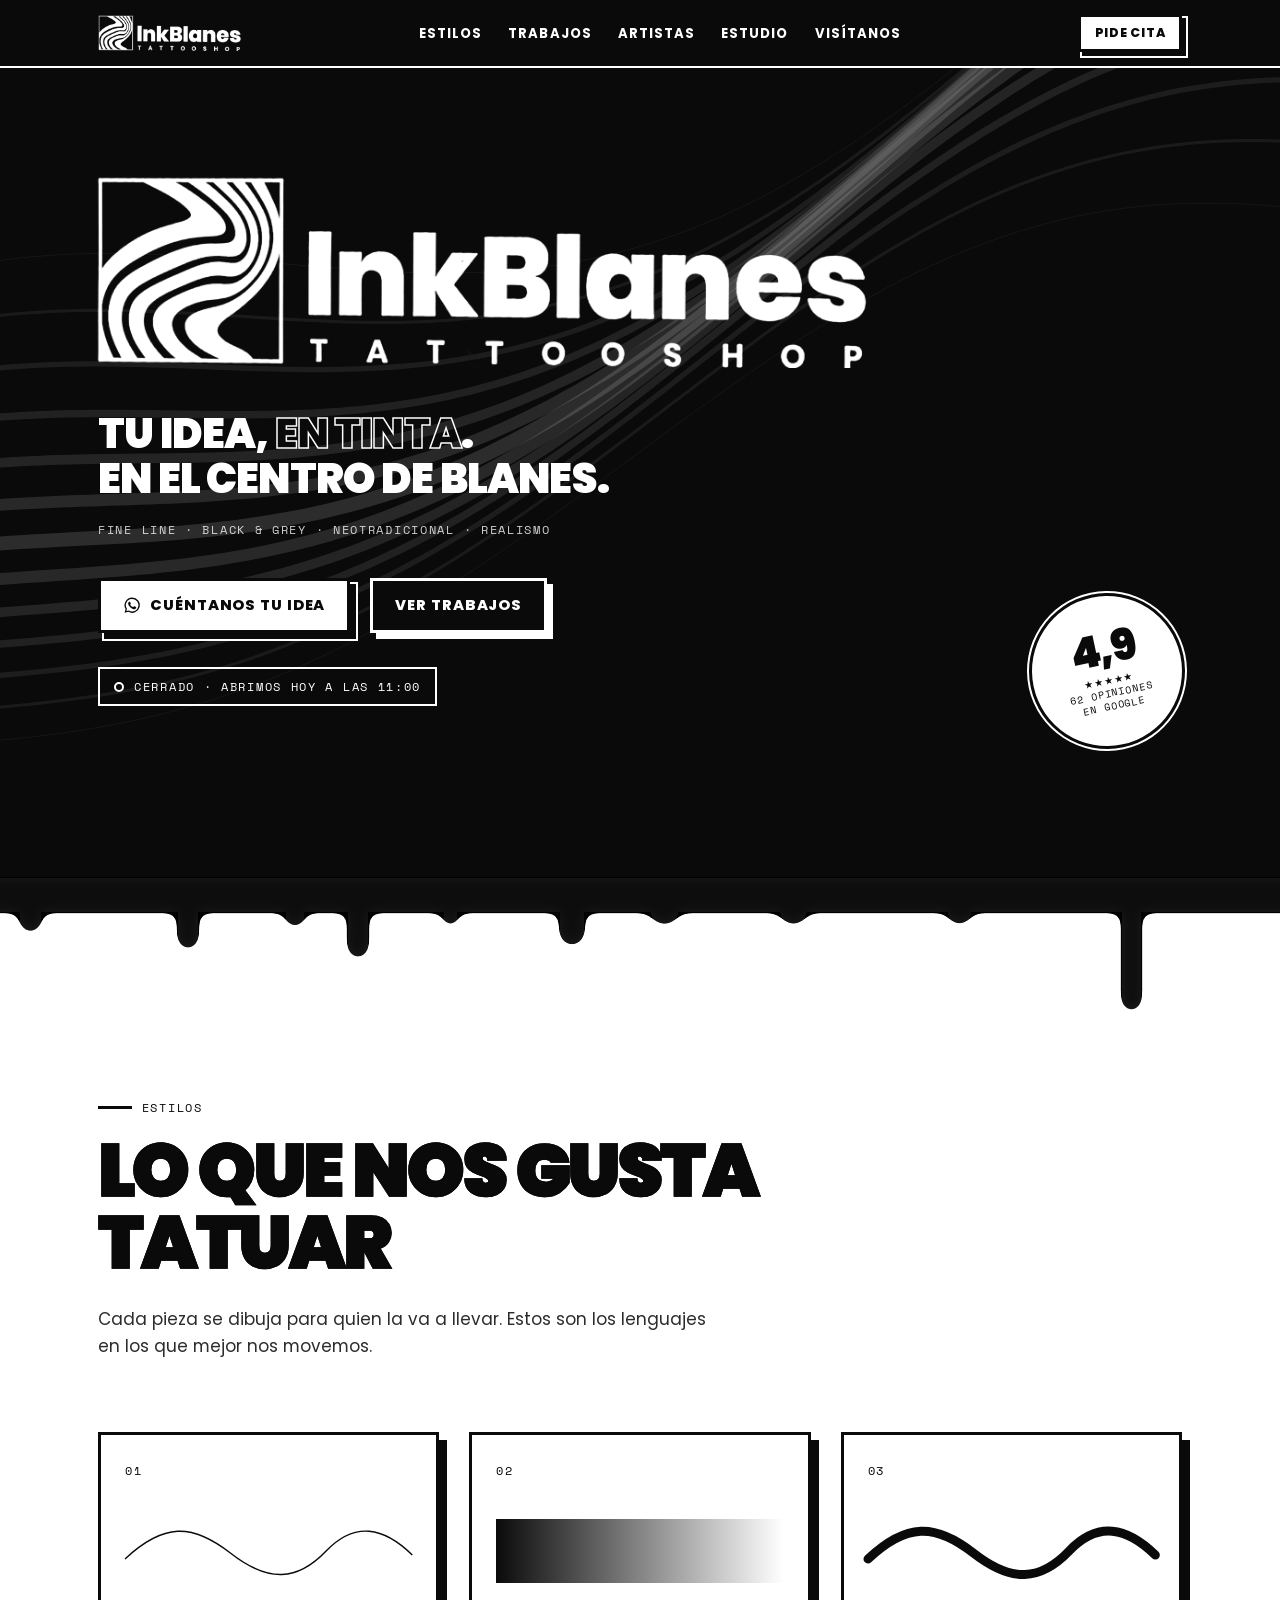
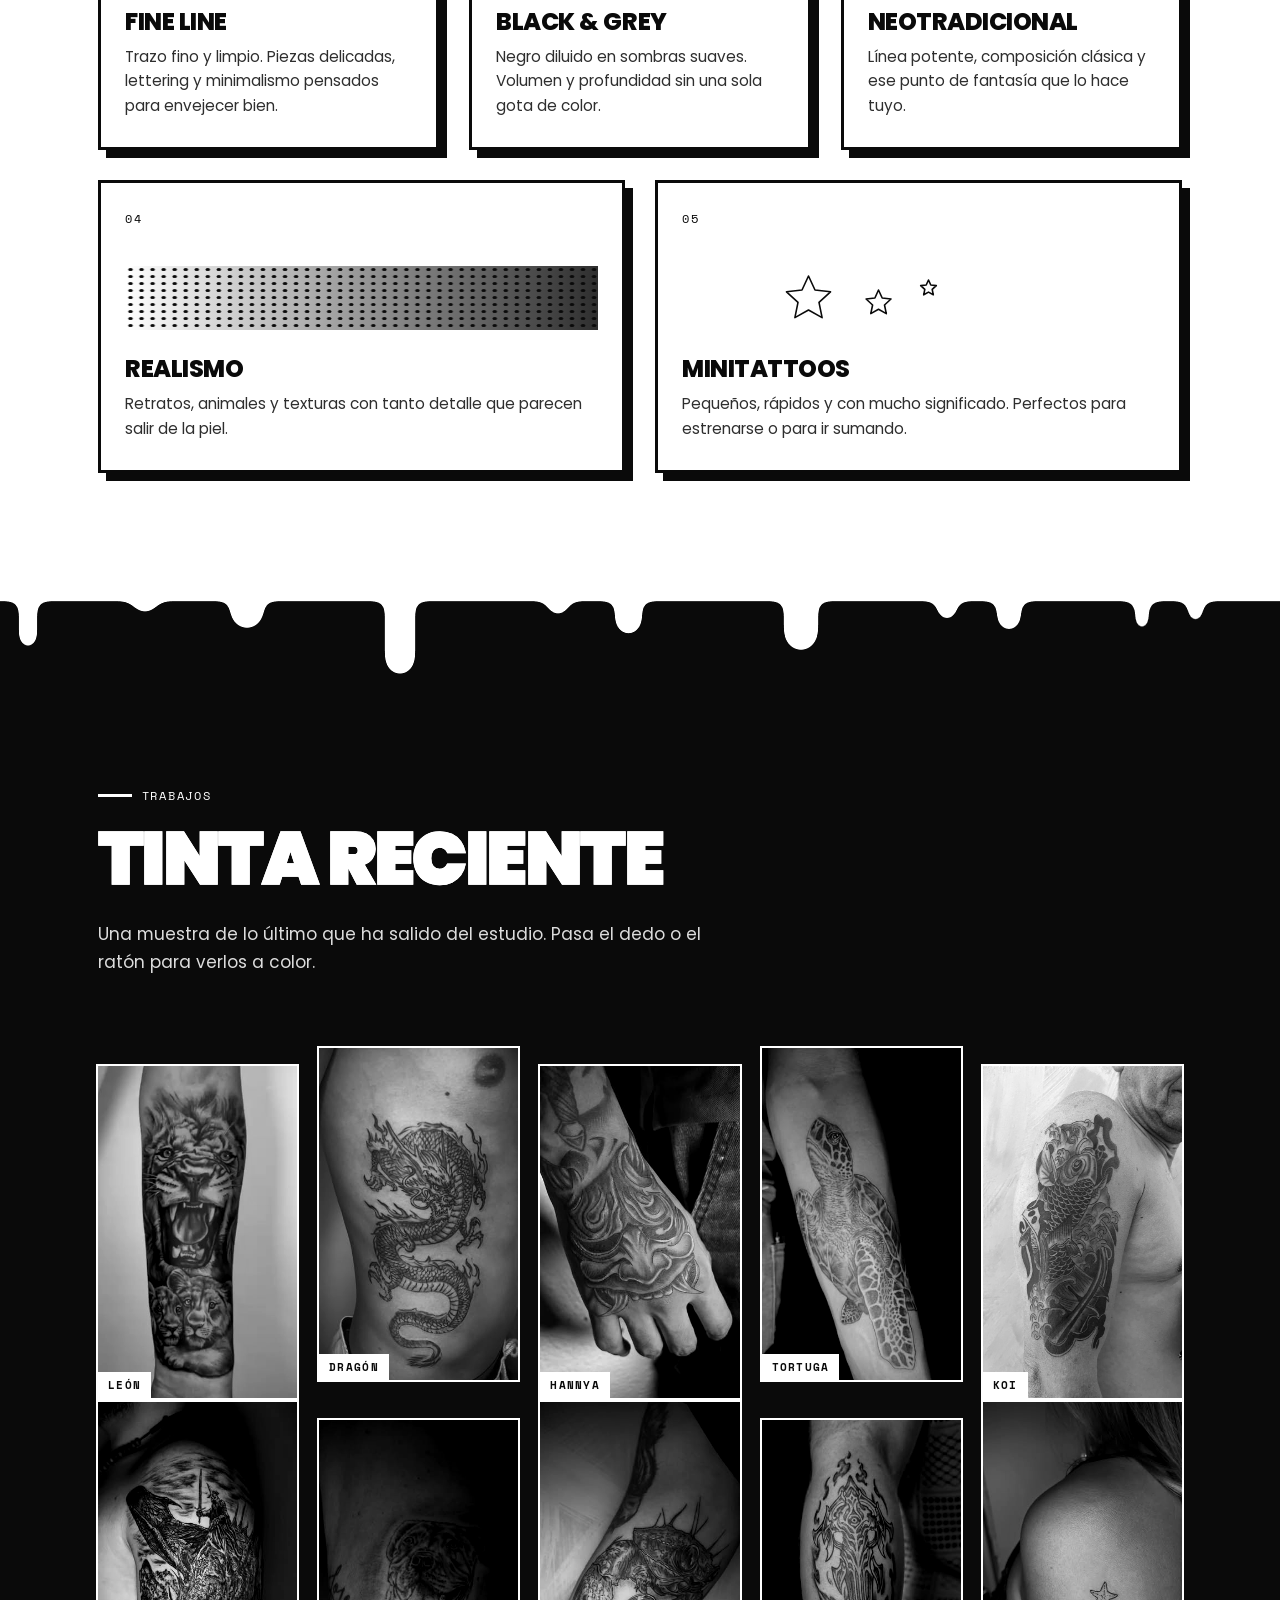
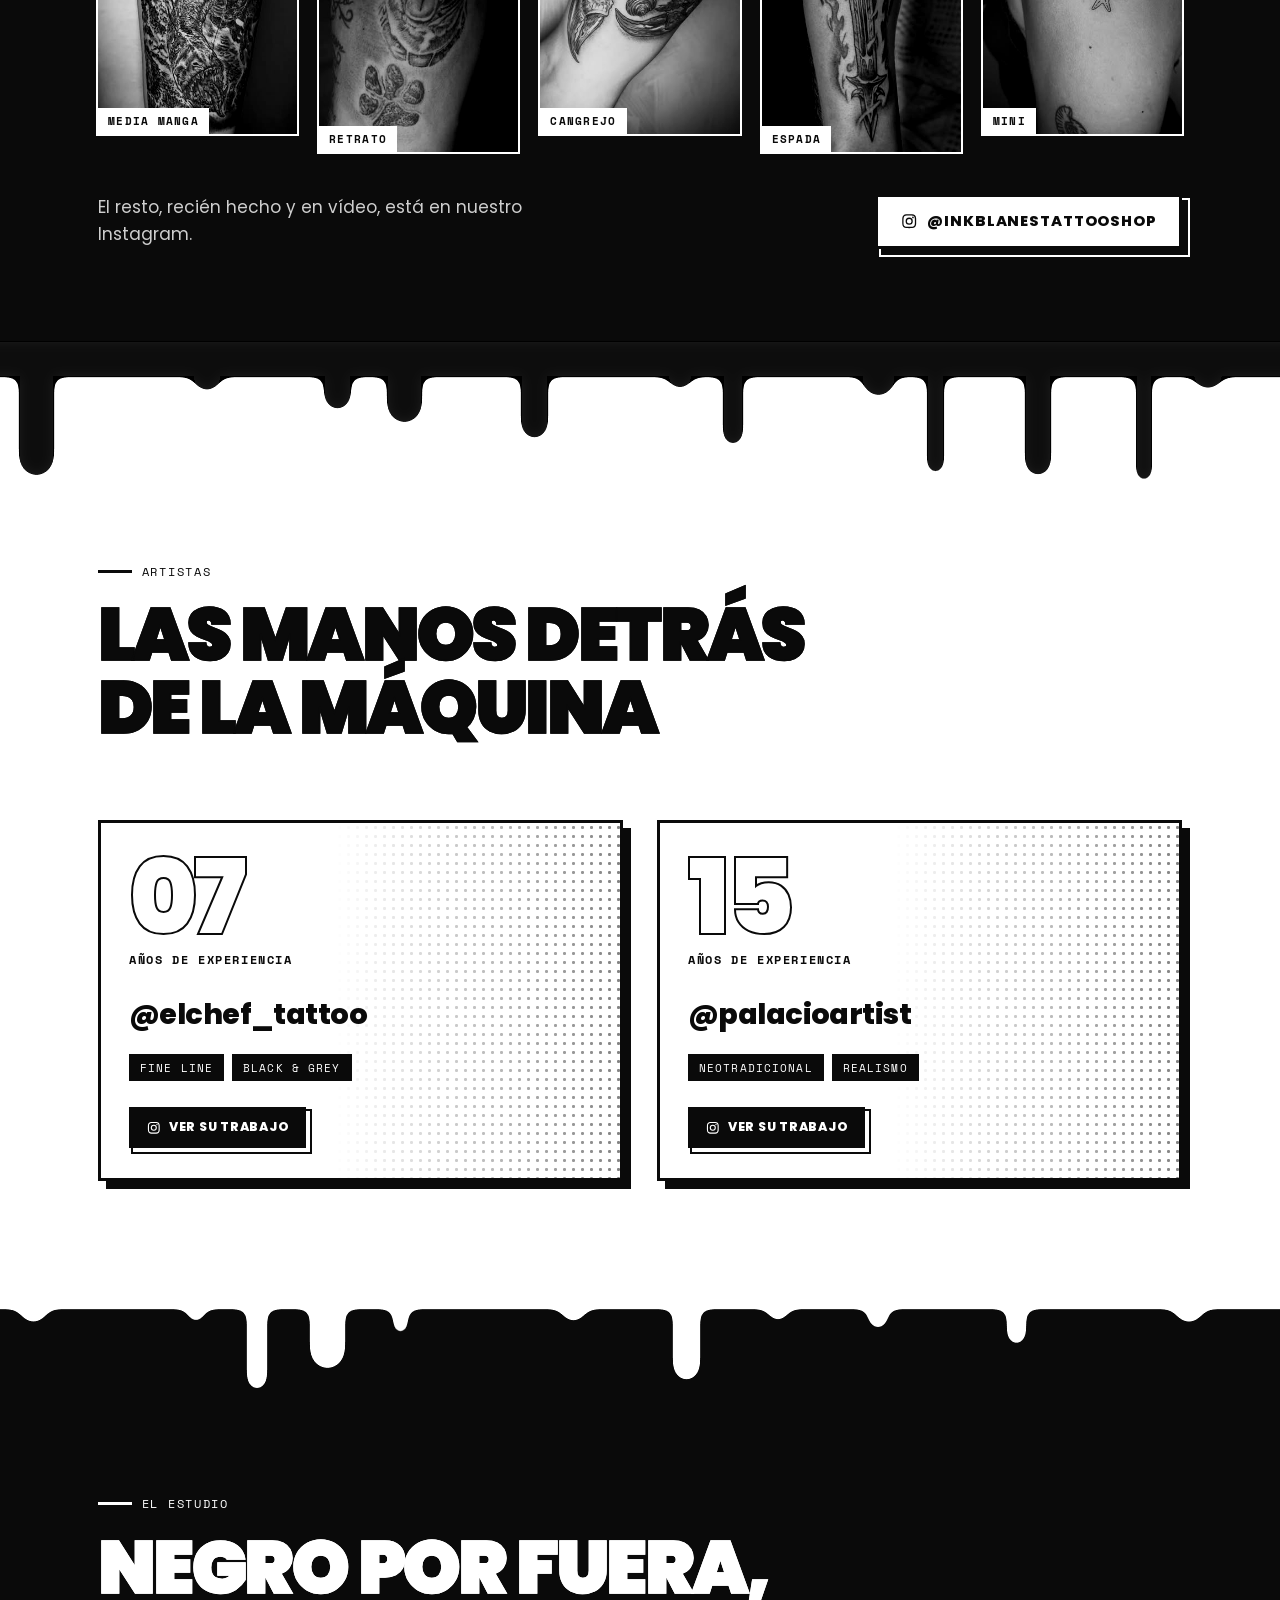
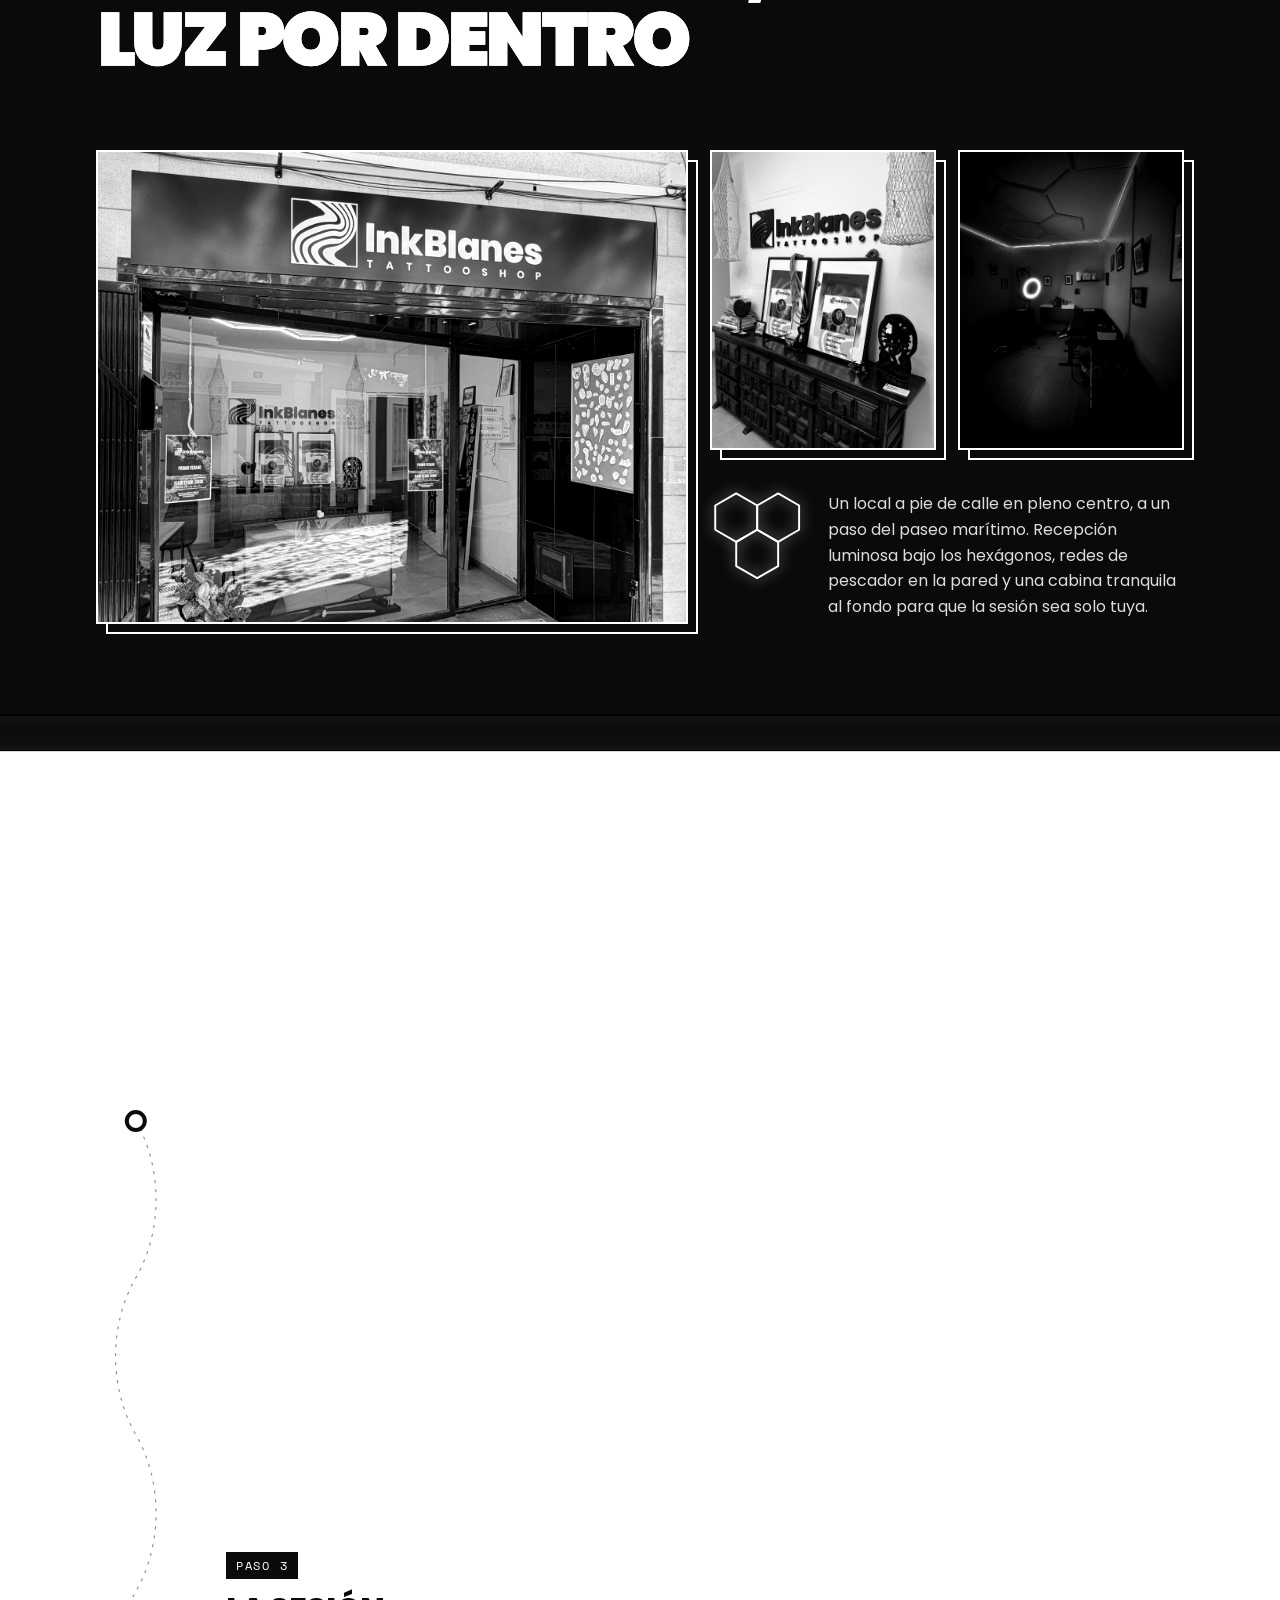
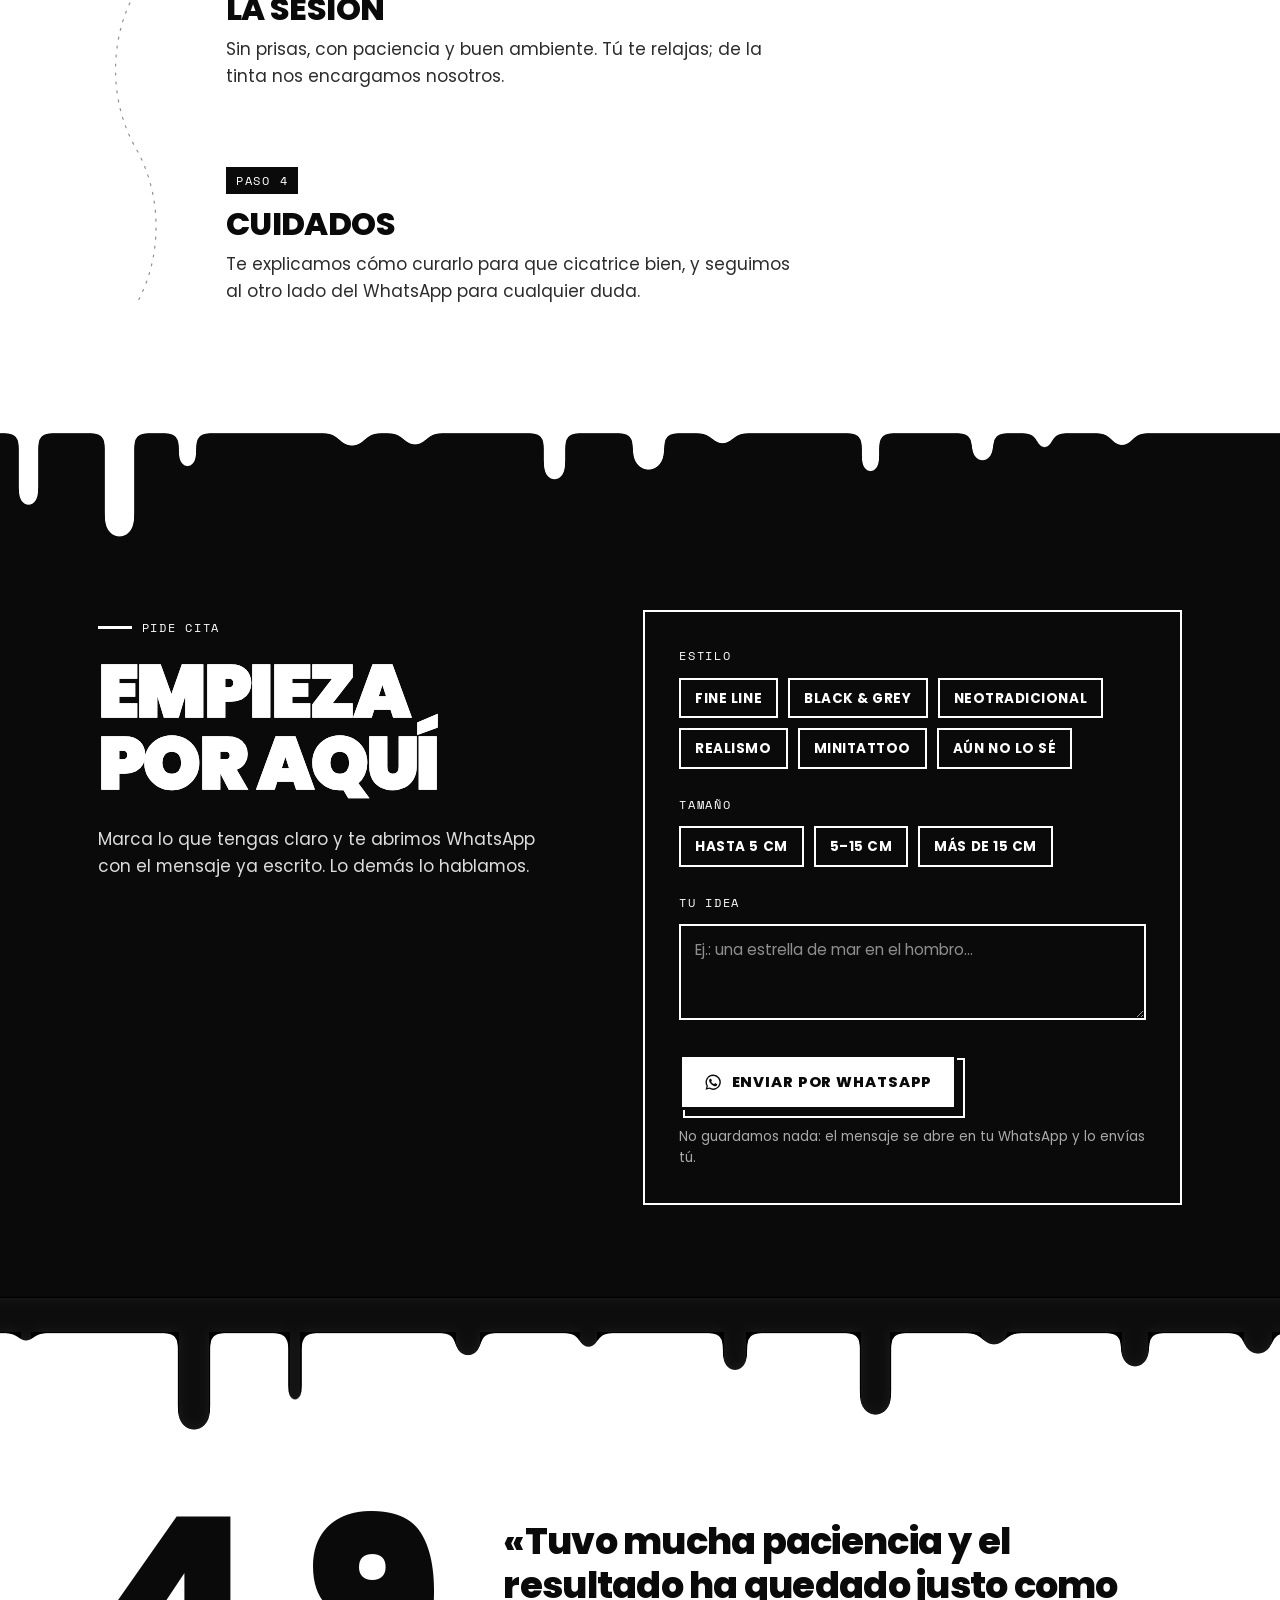
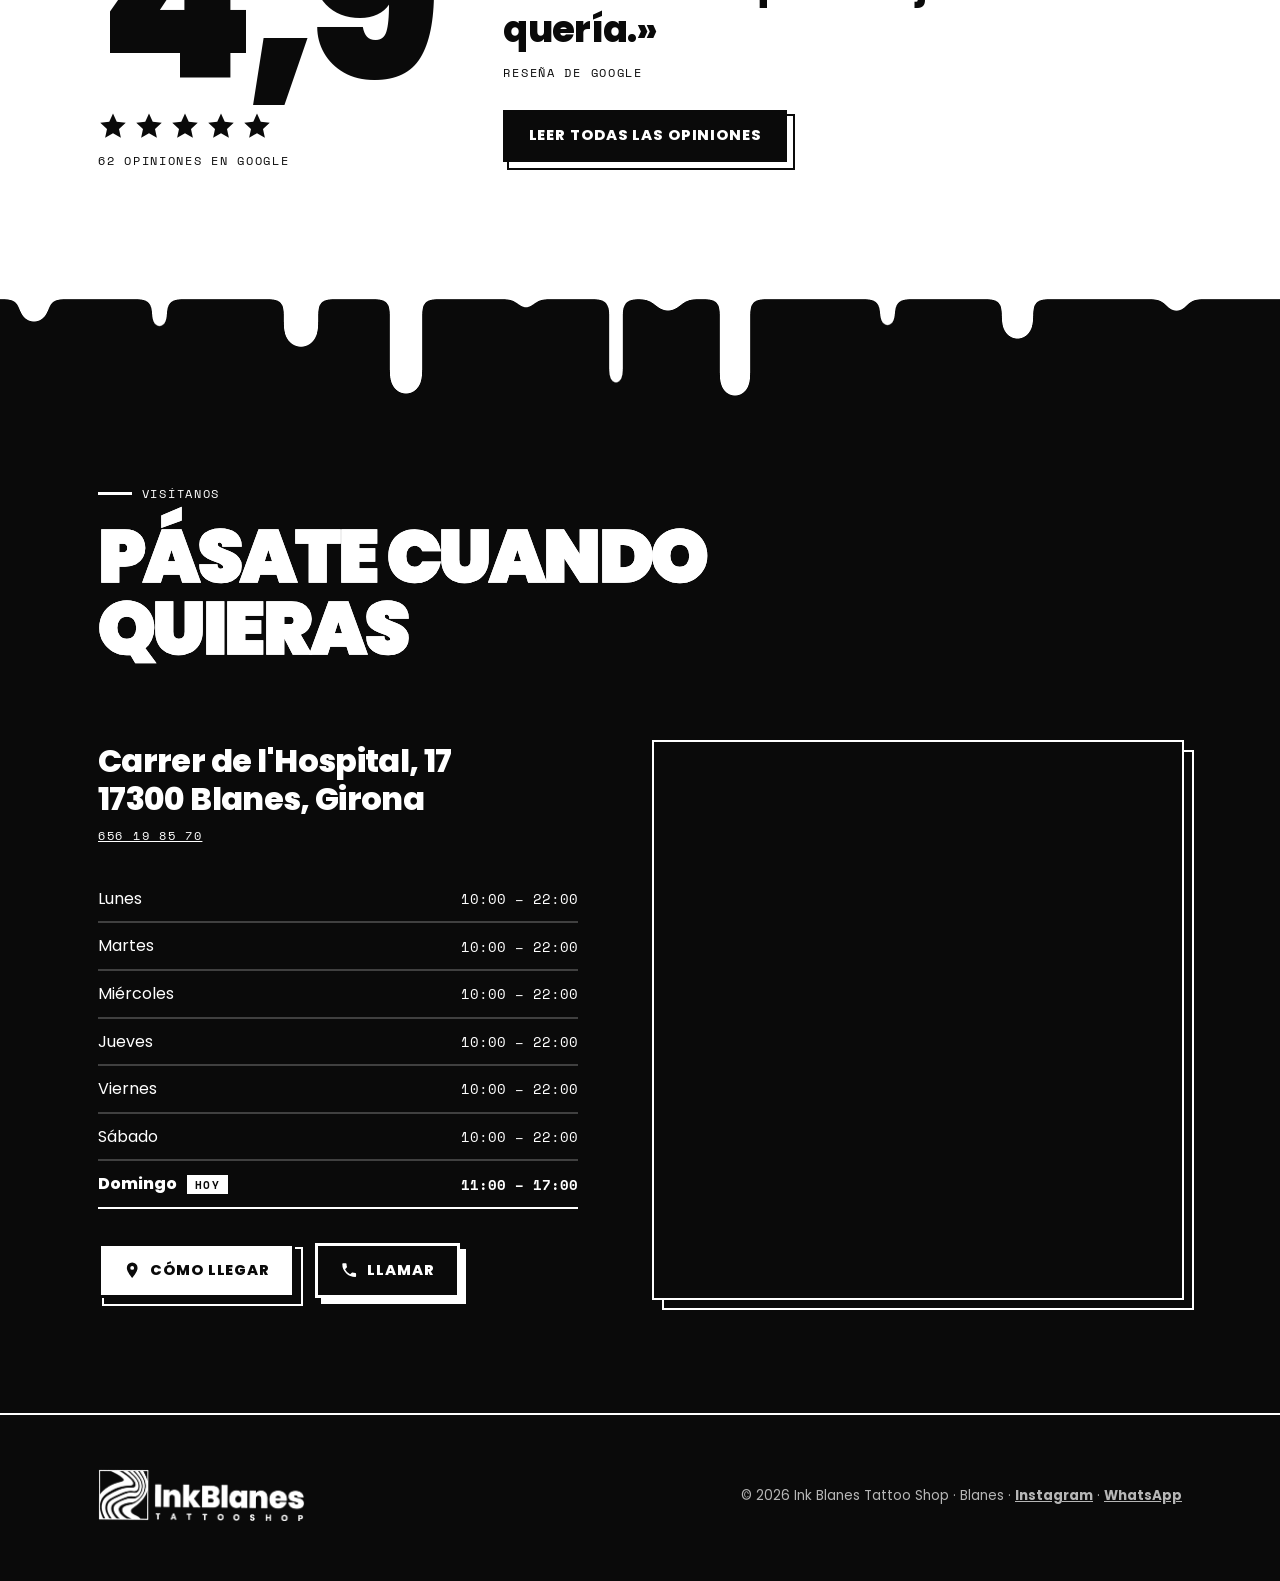
==== index.html @ bf88c06c "Actualización automática 2026-11-09 22:53" ====
<!DOCTYPE html>
<html lang="es">
<head>
<meta charset="utf-8">
<meta name="viewport" content="width=device-width, initial-scale=1">
<title>Ink Blanes Tattoo Shop · Estudio de tatuajes en Blanes</title>
<meta name="description" content="Estudio de tatuajes en el centro de Blanes. Fine line, black and grey, neotradicional y realismo. Carrer de l'Hospital, 17. Pide cita por WhatsApp.">
<meta property="og:title" content="Ink Blanes Tattoo Shop">
<meta property="og:description" content="Fine line · Black and grey · Neotradicional · Realismo. Carrer de l'Hospital, 17, Blanes.">
<meta property="og:image" content="img/fachada.jpg">
<meta name="theme-color" content="#0a0a0a">
<link rel="icon" href="img/favicon.png">
<link rel="apple-touch-icon" href="img/favicon.png">
<link rel="preconnect" href="https://fonts.googleapis.com">
<link rel="preconnect" href="https://fonts.gstatic.com" crossorigin>
<link href="https://fonts.googleapis.com/css2?family=Poppins:wght@400;500;700;800;900&family=Space+Mono:wght@400;700&display=swap" rel="stylesheet">
<style>
:root{
  --ink:#0a0a0a; --paper:#fff; --mid:#8d8d8d;
  --wrap:1180px; --pad:clamp(18px,4.5vw,48px);
  --sh:6px;
}
*,*::before,*::after{box-sizing:border-box}
html{scroll-behavior:smooth;scroll-padding-top:76px;-webkit-text-size-adjust:100%}
body{margin:0;font-family:Poppins,system-ui,sans-serif;font-size:17px;line-height:1.6;background:var(--ink);color:var(--paper);overflow-x:clip}
img{max-width:100%;height:auto;display:block}
a{color:inherit}
h1,h2,h3,p{margin:0}
.mono{font-family:"Space Mono",ui-monospace,monospace;font-size:.76rem;letter-spacing:.14em;text-transform:uppercase}
.wrap{max-width:var(--wrap);margin:0 auto;padding:0 var(--pad)}
.sr{position:absolute;width:1px;height:1px;overflow:hidden;clip:rect(0 0 0 0)}

/* ---------- superficies ---------- */
.dark{background:var(--ink);color:var(--paper);--fg:var(--paper);--bg:var(--ink)}
.light{background:var(--paper);color:var(--ink);--fg:var(--ink);--bg:var(--paper)}
section{position:relative;padding:clamp(120px,15vw,190px) 0 clamp(70px,9vw,120px)}

/* ---------- botones: pegatina con sombra dura + tinta que sube ---------- */
.btn{
  --b-bg:var(--paper);--b-fg:var(--ink);--b-fill:var(--ink);--b-fg-h:var(--paper);--b-bd:var(--ink);--b-bd-h:var(--ink);
  position:relative;display:inline-flex;align-items:center;gap:.6em;overflow:hidden;isolation:isolate;
  font:800 .92rem/1 Poppins,sans-serif;letter-spacing:.06em;text-transform:uppercase;text-decoration:none;
  padding:1.05em 1.5em;border:3px solid var(--b-bd);background:var(--b-bg);color:var(--b-fg);cursor:pointer;
  box-shadow:var(--sh) var(--sh) 0 0 var(--ink);
  transition:transform .16s ease,box-shadow .16s ease,color .25s ease .08s,border-color .25s ease;
}
.btn::before{
  content:"";position:absolute;z-index:-1;left:50%;top:100%;width:170%;aspect-ratio:1;border-radius:41%;
  background:var(--b-fill);transform:translate(-50%,0) rotate(0deg);
  transition:top .55s cubic-bezier(.3,.7,.2,1),transform .9s cubic-bezier(.3,.7,.2,1);
}
.btn:hover,.btn:focus-visible{transform:translate(3px,3px);color:var(--b-fg-h);border-color:var(--b-bd-h);box-shadow:3px 3px 0 0 var(--ink)}
.btn:hover::before,.btn:focus-visible::before{top:50%;transform:translate(-50%,-50%) rotate(150deg)}
.btn:active{transform:translate(var(--sh),var(--sh));box-shadow:0 0 0 0 var(--ink)!important}
.btn:focus-visible{outline:3px dashed var(--mid);outline-offset:6px}
.btn svg{width:1.25em;height:1.25em;flex:none}
/* sobre negro: botón blanco, contorno negro y sombra hueca blanca */
.dark .btn{--b-bd-h:var(--paper);box-shadow:var(--sh) var(--sh) 0 0 var(--ink),var(--sh) var(--sh) 0 2px var(--paper)}
.dark .btn:hover,.dark .btn:focus-visible{box-shadow:3px 3px 0 0 var(--ink),3px 3px 0 2px var(--paper)}
/* variante tinta (negra) para superficies blancas */
.btn--ink{--b-bg:var(--ink);--b-fg:var(--paper);--b-fill:var(--paper);--b-fg-h:var(--ink)}
.light .btn--ink{box-shadow:var(--sh) var(--sh) 0 0 var(--paper),var(--sh) var(--sh) 0 2px var(--ink)}
.light .btn--ink:hover,.light .btn--ink:focus-visible{box-shadow:3px 3px 0 0 var(--paper),3px 3px 0 2px var(--ink)}
.dark .btn--ink{--b-bd:var(--paper);--b-bd-h:var(--paper);box-shadow:var(--sh) var(--sh) 0 0 var(--paper)}
.dark .btn--ink:hover,.dark .btn--ink:focus-visible{box-shadow:3px 3px 0 0 var(--paper)}
.btn--sm{padding:.8em 1.1em;font-size:.78rem;--sh:4px}
.btns{display:flex;flex-wrap:wrap;gap:22px 20px}

/* ---------- goteo de tinta entre secciones ---------- */
.drips{position:absolute;left:0;right:0;top:-2px;height:150px;pointer-events:none;z-index:2}
.drips div{position:absolute;inset:0;filter:url(#goo)}
.drips b{position:absolute;left:-30px;right:-30px;top:-20px;height:34px;background:var(--dc)}
.drips span{position:absolute;top:0;width:var(--w);height:var(--h);background:var(--dc);border-radius:0 0 99px 99px;
  transform-origin:top;transform:scaleY(.08);transition:transform 1.6s cubic-bezier(.25,.8,.3,1) var(--d)}
.drips.in span{transform:scaleY(1)}
/* las gotas van fuera del filtro: solo transform/opacity */
.drips i{position:absolute;width:var(--w);height:var(--w);margin-top:calc(var(--w) * -1);border-radius:50%;background:var(--dc);opacity:0;will-change:transform,opacity}
.drips.live i{animation:gota 6s cubic-bezier(.6,0,.9,.5) var(--gd) infinite}
@keyframes gota{0%{transform:translateY(-4px) scale(.5);opacity:0}6%{opacity:1}22%{transform:translateY(2px) scale(.8);opacity:1}55%{transform:translateY(90px) scale(.75);opacity:1}62%,100%{transform:translateY(112px) scale(.25);opacity:0}}
.light>.drips{--dc:var(--ink)} .dark>.drips{--dc:var(--paper)}

/* ---------- títulos: del stencil al relleno ---------- */
.kicker{display:inline-flex;align-items:center;gap:.8em;margin-bottom:18px}
.kicker::before{content:"";width:34px;height:3px;background:currentColor}
.h2{font-weight:900;font-size:clamp(2.3rem,6.4vw,4.6rem);line-height:.98;letter-spacing:-.035em;text-transform:uppercase;
  color:transparent;-webkit-text-stroke:1.5px var(--fg);
  background:linear-gradient(var(--fg),var(--fg)) no-repeat 0 0/0% 100%;-webkit-background-clip:text;background-clip:text;
  transition:background-size 1.3s cubic-bezier(.5,0,.2,1) .15s;max-width:15ch;padding:.2em .05em .06em 0;margin-top:-.2em}
.in .h2,.h2.in{background-size:100% 100%}
.lead{max-width:56ch;margin-top:22px;font-size:1.06rem;opacity:.86}
.head{margin-bottom:clamp(40px,6vw,72px)}
.rv{opacity:0;transform:translateY(26px);transition:opacity .7s ease,transform .7s cubic-bezier(.2,.7,.2,1);transition-delay:var(--rd,0s)}
.rv.in{opacity:1;transform:none}

/* ---------- cabecera ---------- */
.top{position:fixed;inset:0 0 auto 0;z-index:50;background:var(--ink);border-bottom:2px solid var(--paper)}
.top .wrap{display:flex;align-items:center;justify-content:space-between;height:66px;gap:20px}
.top .logo img{height:36px;width:auto}
.nav{display:flex;gap:26px;font-weight:700;font-size:.82rem;letter-spacing:.08em;text-transform:uppercase}
.nav a{text-decoration:none;position:relative;padding:6px 0}
.nav a::after{content:"";position:absolute;left:0;right:0;bottom:0;height:3px;background:var(--paper);transform:scaleX(0);transform-origin:left;transition:transform .3s}
.nav a:hover::after{transform:scaleX(1)}

/* ---------- hero ---------- */
.hero{min-height:100svh;display:flex;align-items:center;padding:110px 0 130px;overflow:hidden}
.hero canvas{position:absolute;inset:0;width:100%;height:100%}
.hero .wrap{position:relative;width:100%}
.hero-logo{width:min(780px,100%);height:auto;margin-left:-.4%}
.hero h1{font-weight:900;font-size:clamp(1.5rem,3.6vw,2.6rem);line-height:1.08;letter-spacing:-.02em;text-transform:uppercase;margin-top:clamp(28px,4vw,44px);max-width:20ch}
.hero h1 em{font-style:normal;color:transparent;-webkit-text-stroke:1.5px var(--paper)}
.hero .styles{margin:18px 0 38px;opacity:.8}
.estado{display:inline-flex;align-items:center;gap:10px;margin-top:34px;padding:8px 14px;border:2px solid var(--paper)}
.estado u{width:10px;height:10px;border-radius:50%;background:var(--paper);text-decoration:none}
.estado.cerrado u{background:transparent;border:2px solid var(--paper)}
.estado.abierto u{animation:lat 1.8s ease-in-out infinite}
@keyframes lat{50%{transform:scale(.45)}}
.sello{position:absolute;right:var(--pad);bottom:-40px;width:150px;height:150px;transform:rotate(-12deg);background:var(--paper);color:var(--ink);border-radius:50%;
  display:grid;place-items:center;text-align:center;text-decoration:none;box-shadow:0 0 0 3px var(--ink),0 0 0 5px var(--paper);transition:transform .4s cubic-bezier(.3,1.6,.5,1)}
.sello:hover{transform:rotate(4deg) scale(1.06)}
.sello strong{display:block;font-weight:900;font-size:2.7rem;line-height:1;letter-spacing:-.04em}
.sello span{display:block;font-family:"Space Mono",monospace;font-size:.62rem;letter-spacing:.1em;text-transform:uppercase;line-height:1.35;margin-top:2px}

/* ---------- estilos ---------- */
.cards{display:grid;grid-template-columns:repeat(6,1fr);gap:30px}
.card{grid-column:span 2;position:relative;border:3px solid var(--ink);background:var(--paper);padding:26px 24px 28px;box-shadow:8px 8px 0 var(--ink);overflow:hidden;isolation:isolate;
  transition:transform .2s,box-shadow .2s,color .3s .1s}
.card:nth-child(4),.card:nth-child(5){grid-column:span 3}
.card::before{content:"";position:absolute;z-index:-1;left:50%;top:100%;width:190%;aspect-ratio:1;border-radius:43%;background:var(--ink);transform:translate(-50%,0);transition:top .7s cubic-bezier(.3,.7,.2,1),transform 1.1s}
.card:hover{transform:translate(4px,4px);box-shadow:4px 4px 0 var(--ink);color:var(--paper)}
.card:hover::before{top:50%;transform:translate(-50%,-50%) rotate(120deg)}
.card .n{display:block;margin-bottom:38px}
.card svg{display:block;width:100%;height:64px;margin-bottom:26px;overflow:visible}
.card svg *{transition:stroke .3s .1s,fill .3s .1s}
.card h3{font-weight:800;font-size:1.5rem;letter-spacing:-.02em;text-transform:uppercase;line-height:1.1}
.card p{margin-top:10px;font-size:.96rem;opacity:.85}

/* ---------- trabajos ---------- */
.flash{display:grid;grid-template-columns:repeat(5,1fr);gap:22px}
.flash figure{margin:0;position:relative;background:#151515;box-shadow:0 0 0 2px var(--paper);overflow:hidden}
.flash img{width:100%;aspect-ratio:9/15;object-fit:cover;filter:grayscale(1) contrast(1.12);transition:filter .5s,transform .7s cubic-bezier(.2,.7,.2,1)}
.flash figure:hover img{filter:none;transform:scale(1.05)}
.flash figcaption{position:absolute;left:0;bottom:0;background:var(--paper);color:var(--ink);padding:5px 10px 4px;font-family:"Space Mono",monospace;font-size:.66rem;letter-spacing:.12em;text-transform:uppercase;font-weight:700}
.flash figure:nth-child(odd){transform:translateY(18px)}
.after{margin-top:60px;display:flex;flex-wrap:wrap;align-items:center;justify-content:space-between;gap:24px}
.after p{max-width:44ch;opacity:.8}

/* ---------- artistas ---------- */
.artists{display:grid;grid-template-columns:1fr 1fr;gap:34px}
.artist{position:relative;border:3px solid var(--ink);padding:30px 28px 30px;box-shadow:8px 8px 0 var(--ink);background:var(--paper)}
.artist .dots{position:absolute;right:0;top:0;width:55%;height:100%;background-image:radial-gradient(var(--ink) 1.3px,transparent 1.7px);background-size:9px 9px;
  -webkit-mask-image:linear-gradient(to left,#000,transparent);mask-image:linear-gradient(to left,#000,transparent);opacity:.5;pointer-events:none}
.artist .yrs{font-weight:900;font-size:clamp(4rem,9vw,6.6rem);line-height:.85;letter-spacing:-.05em;color:transparent;-webkit-text-stroke:2px var(--ink)}
.artist .yrs small{display:block;font-family:"Space Mono",monospace;font-size:.72rem;letter-spacing:.14em;color:var(--ink);-webkit-text-stroke:0;font-weight:700;margin-top:12px;text-transform:uppercase}
.artist h3{font-weight:800;font-size:clamp(1.3rem,2.6vw,1.8rem);letter-spacing:-.02em;margin:26px 0 12px;word-break:break-word}
.tags{display:flex;flex-wrap:wrap;gap:8px;margin-bottom:26px;padding:0;list-style:none}
.tags li{background:var(--ink);color:var(--paper);padding:5px 11px 4px;font-family:"Space Mono",monospace;font-size:.7rem;letter-spacing:.1em;text-transform:uppercase}
.artist>*{position:relative}

/* ---------- estudio ---------- */
.studio{display:grid;grid-template-columns:1.25fr 1fr;gap:26px;align-items:start}
.studio figure{margin:0;position:relative;box-shadow:0 0 0 2px var(--paper),10px 10px 0 0 var(--ink),10px 10px 0 2px var(--paper)}
.studio img{width:100%;height:100%;object-fit:cover;filter:grayscale(1) contrast(1.08);transition:filter .6s}
.studio figure:hover img{filter:none}
.studio .big{grid-row:span 2;aspect-ratio:5/4}
.studio .col{display:grid;grid-template-columns:1fr 1fr;gap:26px}
.studio .col figure{aspect-ratio:3/4}
.studio .txt{display:flex;gap:24px;align-items:flex-start;margin-top:14px}
.studio .txt .lead{font-size:1rem}
.hex{width:92px;flex:none;filter:drop-shadow(0 0 7px rgba(255,255,255,.75))}
.hex polygon{fill:none;stroke:var(--paper);stroke-width:4;stroke-linejoin:round}

/* ---------- proceso ---------- */
.steps{position:relative;padding-left:clamp(64px,10vw,130px);display:grid;gap:clamp(44px,6vw,76px);max-width:820px}
.needle{position:absolute;left:0;top:0;height:100%;width:clamp(56px,8vw,90px);overflow:visible}
.needle path{fill:none;stroke-linecap:round}
.needle .ghost{stroke:var(--ink);stroke-width:1.2;stroke-dasharray:2 7;opacity:.45}
.needle .line{stroke:var(--ink);stroke-width:5}
.needle circle{fill:var(--paper);stroke:var(--ink);stroke-width:4}
.step .n{display:inline-block;background:var(--ink);color:var(--paper);padding:4px 10px 3px;margin-bottom:12px}
.step h3{font-weight:800;font-size:clamp(1.4rem,3vw,2rem);text-transform:uppercase;letter-spacing:-.02em;line-height:1.1}
.step p{margin-top:10px;max-width:52ch;opacity:.86}

/* ---------- cita ---------- */
.cita{display:grid;grid-template-columns:1fr 1.15fr;gap:clamp(34px,6vw,80px);align-items:start}
.form{border:2px solid var(--paper);padding:clamp(20px,3vw,34px)}
.form fieldset{border:0;padding:0;margin:0 0 26px}
.form legend{padding:0;margin-bottom:12px}
.chips{display:flex;flex-wrap:wrap;gap:10px}
.chips label{cursor:pointer}
.chips input{position:absolute;opacity:0;pointer-events:none}
.chips span{display:block;padding:8px 14px 7px;border:2px solid var(--paper);font-weight:700;font-size:.84rem;text-transform:uppercase;letter-spacing:.04em;transition:background .2s,color .2s,transform .15s,box-shadow .15s}
.chips label:hover span{transform:translate(-2px,-2px);box-shadow:3px 3px 0 var(--paper)}
.chips input:checked+span{background:var(--paper);color:var(--ink)}
.chips input:focus-visible+span{outline:3px dashed var(--mid);outline-offset:3px}
.form textarea{width:100%;min-height:96px;resize:vertical;background:transparent;border:2px solid var(--paper);color:var(--paper);font:inherit;font-size:.96rem;padding:12px 14px;border-radius:0}
.form textarea::placeholder{color:#8f8f8f}
.form textarea:focus{outline:0;box-shadow:5px 5px 0 var(--paper)}
.form .note{margin-top:16px;font-size:.84rem;opacity:.65}

/* ---------- opiniones ---------- */
.rating{display:grid;grid-template-columns:auto 1fr;gap:clamp(28px,6vw,80px);align-items:center}
.score{font-weight:900;font-size:clamp(6.5rem,19vw,14rem);line-height:.8;letter-spacing:-.06em}
.stars{display:flex;gap:6px;margin:22px 0 10px}
.stars svg{width:30px;height:30px;fill:var(--ink)}
blockquote{margin:0 0 30px;font-weight:800;font-size:clamp(1.35rem,3.2vw,2.3rem);line-height:1.2;letter-spacing:-.02em}
blockquote footer{margin-top:14px;font-weight:400}

/* ---------- visita ---------- */
.visit{display:grid;grid-template-columns:1fr 1.1fr;gap:clamp(34px,6vw,80px)}
.hours{width:100%;border-collapse:collapse;margin:8px 0 34px;font-size:1rem}
.hours td{padding:10px 0;border-bottom:2px solid rgba(255,255,255,.22)}
.hours td:last-child{text-align:right;font-family:"Space Mono",monospace;font-size:.9rem}
.hours tr.hoy td{font-weight:800;border-bottom-color:var(--paper)}
.hours tr.hoy td:first-child::after{content:"hoy";margin-left:10px;background:var(--paper);color:var(--ink);padding:2px 8px 1px;font-family:"Space Mono",monospace;font-size:.66rem;letter-spacing:.12em;text-transform:uppercase}
.addr{font-weight:800;font-size:clamp(1.4rem,3vw,2rem);line-height:1.2;letter-spacing:-.02em;margin-bottom:8px}
.map{position:relative;min-height:440px;box-shadow:0 0 0 2px var(--paper),10px 10px 0 0 var(--ink),10px 10px 0 2px var(--paper)}
.map iframe{position:absolute;inset:0;width:100%;height:100%;border:0;filter:grayscale(1) contrast(1.15)}

footer.end{padding:54px 0 60px;border-top:2px solid var(--paper)}
footer.end .wrap{display:flex;flex-wrap:wrap;align-items:center;justify-content:space-between;gap:26px}
footer.end img{height:52px;width:auto}
footer.end p{font-size:.84rem;opacity:.7}
footer.end a{font-weight:700}

/* ---------- barra inferior móvil ---------- */
.dock{display:none}

@media (max-width:900px){
  .nav{display:none}
  .cards{grid-template-columns:1fr 1fr;gap:24px}
  .card,.card:nth-child(4),.card:nth-child(5){grid-column:span 1}
  .card:nth-child(5){grid-column:1/-1}
  .flash{display:flex;overflow-x:auto;scroll-snap-type:x mandatory;gap:16px;margin:0 calc(var(--pad)*-1);padding:6px var(--pad) 26px;scrollbar-width:none}
  .flash::-webkit-scrollbar{display:none}
  .flash figure{flex:0 0 58vw;max-width:270px;scroll-snap-align:center}
  .flash figure:nth-child(odd){transform:none}
  .flash img{filter:grayscale(1) contrast(1.12)}
  .artists,.studio,.cita,.visit,.rating{grid-template-columns:1fr}
  .studio .big{grid-row:auto}
  .map{min-height:340px}
  .sello{width:118px;height:118px;bottom:-146px}
  .sello strong{font-size:2.1rem}.sello span{font-size:.52rem}
  .hero{padding-bottom:210px}
  body{padding-bottom:62px}
  .dock{display:grid;grid-template-columns:1.5fr 1fr 1fr;position:fixed;inset:auto 0 0 0;z-index:60;background:var(--ink);border-top:2px solid var(--paper)}
  .dock a{display:flex;align-items:center;justify-content:center;gap:8px;height:60px;font-weight:800;font-size:.76rem;letter-spacing:.07em;text-transform:uppercase;text-decoration:none;color:var(--paper)}
  .dock a+a{border-left:2px solid var(--paper)}
  .dock a:first-child{background:var(--paper);color:var(--ink)}
  .dock svg{width:18px;height:18px}
}
@media (max-width:520px){
  body{font-size:16px}
  .cards{grid-template-columns:1fr}
  .top .logo img{height:30px}
  .studio .txt{flex-direction:column;align-items:flex-start}
}
@media (prefers-reduced-motion:reduce){
  html{scroll-behavior:auto}
  *,*::before,*::after{animation:none!important;transition-duration:.01s!important;transition-delay:0s!important}
}
</style>
</head>
<body>

<svg width="0" height="0" style="position:absolute" aria-hidden="true">
  <filter id="goo"><feGaussianBlur in="SourceGraphic" stdDeviation="7"/><feColorMatrix values="1 0 0 0 0  0 1 0 0 0  0 0 1 0 0  0 0 0 22 -9"/></filter>
  <symbol id="i-wa" viewBox="0 0 24 24"><path fill="currentColor" d="M12 2a10 10 0 0 0-8.6 15.1L2 22l5-1.3A10 10 0 1 0 12 2Zm0 18.2c-1.5 0-3-.4-4.300-1.200l-.3-.2-3 .8.8-2.900-.2-.3A8.200 8.200 0 1 1 12 20.200Zm4.500-6.100c-.2-.1-1.500-.7-1.700-.8s-.4-.1-.6.100-.6.800-.8 1-.3.200-.5.100a6.700 6.700 0 0 1-3.400-2.900c-.3-.4.300-.4.700-1.400.1-.2 0-.3 0-.500l-.8-1.800c-.2-.5-.4-.4-.6-.4h-.5a1 1 0 0 0-.7.300 2.900 2.900 0 0 0-.9 2.200 5 5 0 0 0 1.100 2.700 11.500 11.500 0 0 0 4.400 3.900c1.600.7 2.300.8 3.100.6a2.600 2.600 0 0 0 1.700-1.200 2.100 2.100 0 0 0 .2-1.200c-.1-.1-.3-.2-.5-.3Z"/></symbol>
  <symbol id="i-pin" viewBox="0 0 24 24"><path fill="currentColor" d="M12 2a7 7 0 0 0-7 7c0 5 7 13 7 13s7-8 7-13a7 7 0 0 0-7-7Zm0 9.500A2.500 2.500 0 1 1 12 6.500a2.500 2.500 0 0 1 0 5Z"/></symbol>
  <symbol id="i-tel" viewBox="0 0 24 24"><path fill="currentColor" d="M6.600 10.800a15.100 15.100 0 0 0 6.600 6.600l2.200-2.200a1 1 0 0 1 1-.2 11.400 11.400 0 0 0 3.600.6 1 1 0 0 1 1 1V20a1 1 0 0 1-1 1A17 17 0 0 1 3 4a1 1 0 0 1 1-1h3.500a1 1 0 0 1 1 1 11.400 11.400 0 0 0 .6 3.600 1 1 0 0 1-.3 1Z"/></symbol>
  <symbol id="i-ig" viewBox="0 0 24 24"><path fill="currentColor" d="M12 7.300A4.700 4.700 0 1 0 12 16.700 4.700 4.700 0 0 0 12 7.300Zm0 7.700a3 3 0 1 1 0-6 3 3 0 0 1 0 6Zm6-7.900a1.100 1.100 0 1 1-2.200 0 1.100 1.100 0 0 1 2.200 0ZM21 8.200a5.400 5.400 0 0 0-1.500-3.800A5.500 5.500 0 0 0 15.800 3C14.300 2.900 9.700 2.900 8.200 3a5.400 5.400 0 0 0-3.800 1.500A5.500 5.500 0 0 0 3 8.200c-.1 1.500-.1 6.100 0 7.600a5.400 5.400 0 0 0 1.500 3.800A5.500 5.500 0 0 0 8.200 21c1.500.1 6.100.1 7.600 0a5.400 5.400 0 0 0 3.800-1.500 5.500 5.500 0 0 0 1.500-3.800c0-1.500 0-6 0-7.500Zm-2 9.100a3.100 3.100 0 0 1-1.700 1.700c-1.200.5-4 .4-5.300.4s-4.100.1-5.300-.4A3.100 3.100 0 0 1 5 17.300c-.5-1.200-.4-4-.4-5.300s-.1-4.100.4-5.300A3.100 3.100 0 0 1 6.700 5c1.200-.5 4-.4 5.300-.4s4.100-.1 5.300.4A3.100 3.100 0 0 1 19 6.700c.5 1.200.4 4 .4 5.300s.1 4.100-.4 5.300Z"/></symbol>
  <symbol id="i-star" viewBox="0 0 24 24"><path d="m12 2 3 6.600 7.200.8-5.400 4.900 1.500 7.100L12 17.800 5.700 21.400l1.500-7.100L1.800 9.400 9 8.600Z"/></symbol>
</svg>

<header class="top">
  <div class="wrap">
    <a class="logo" href="#inicio" aria-label="Ink Blanes Tattoo Shop, inicio"><img src="img/logo-blanco.png" alt="Ink Blanes Tattoo Shop" width="1690" height="422"></a>
    <nav class="nav" aria-label="Secciones">
      <a href="#estilos">Estilos</a><a href="#trabajos">Trabajos</a><a href="#artistas">Artistas</a><a href="#estudio">Estudio</a><a href="#visita">Visítanos</a>
    </nav>
    <span class="dark"><a class="btn btn--sm" href="#cita"><span>Pide cita</span></a></span>
  </div>
</header>

<main>
<!-- ================= HERO ================= -->
<section class="hero dark" id="inicio">
  <canvas id="olas" aria-hidden="true"></canvas>
  <div class="wrap">
    <img class="hero-logo" src="img/logo-blanco.png" alt="Ink Blanes Tattoo Shop" width="1690" height="422">
    <h1>Tu idea, <em>en tinta</em>.<br>En el centro de Blanes.</h1>
    <p class="mono styles">Fine line · Black &amp; grey · Neotradicional · Realismo</p>
    <div class="btns">
      <a class="btn" href="https://wa.me/34656198570?text=Hola%20Ink%20Blanes%2C%20quiero%20pedir%20cita%20para%20un%20tatuaje." target="_blank" rel="noopener"><svg><use href="#i-wa"/></svg><span>Cuéntanos tu idea</span></a>
      <a class="btn btn--ink" href="#trabajos"><span>Ver trabajos</span></a>
    </div>
    <div><p class="estado mono" id="estado"><u></u><span>Carrer de l'Hospital, 17</span></p></div>
    <a class="sello" href="#opiniones" aria-label="4,9 sobre 5 en Google, 62 opiniones">
      <div><strong>4,9</strong><span>★★★★★<br>62 opiniones<br>en Google</span></div>
    </a>
  </div>
</section>

<!-- ================= ESTILOS ================= -->
<section class="light" id="estilos">
  <div class="drips"></div>
  <div class="wrap">
    <div class="head rv">
      <p class="kicker mono">Estilos</p>
      <h2 class="h2">Lo que nos gusta tatuar</h2>
      <p class="lead">Cada pieza se dibuja para quien la va a llevar. Estos son los lenguajes en los que mejor nos movemos.</p>
    </div>
    <div class="cards">
      <article class="card rv">
        <span class="n mono">01</span>
        <svg viewBox="0 0 300 64" preserveAspectRatio="none"><path d="M0 40C40 4 70 4 110 34s70 28 100-2 60-24 90 4" fill="none" stroke="currentColor" stroke-width="1.4" vector-effect="non-scaling-stroke"/></svg>
        <h3>Fine line</h3>
        <p>Trazo fino y limpio. Piezas delicadas, lettering y minimalismo pensados para envejecer bien.</p>
      </article>
      <article class="card rv" style="--rd:.08s">
        <span class="n mono">02</span>
        <svg viewBox="0 0 300 64" preserveAspectRatio="none"><defs><linearGradient id="gw"><stop offset="0" stop-color="currentColor"/><stop offset="1" stop-color="currentColor" stop-opacity="0"/></linearGradient></defs><rect width="300" height="64" fill="url(#gw)"/></svg>
        <h3>Black &amp; grey</h3>
        <p>Negro diluido en sombras suaves. Volumen y profundidad sin una sola gota de color.</p>
      </article>
      <article class="card rv" style="--rd:.16s">
        <span class="n mono">03</span>
        <svg viewBox="0 0 300 64" preserveAspectRatio="none"><path d="M0 40C40 4 70 4 110 34s70 28 100-2 60-24 90 4" fill="none" stroke="currentColor" stroke-width="9" stroke-linecap="round" vector-effect="non-scaling-stroke"/></svg>
        <h3>Neotradicional</h3>
        <p>Línea potente, composición clásica y ese punto de fantasía que lo hace tuyo.</p>
      </article>
      <article class="card rv">
        <span class="n mono">04</span>
        <svg viewBox="0 0 300 64" preserveAspectRatio="none"><defs><pattern id="pt" width="7" height="7" patternUnits="userSpaceOnUse"><circle cx="3.500" cy="3.500" r="1.500" fill="currentColor"/></pattern><linearGradient id="gm"><stop offset="0" stop-color="#fff"/><stop offset="1" stop-color="#000"/></linearGradient><mask id="mk"><rect width="300" height="64" fill="url(#gm)"/></mask></defs><rect width="300" height="64" fill="url(#pt)"/><rect width="300" height="64" fill="currentColor" mask="url(#mk)" opacity=".85" transform="scale(-1 1) translate(-300 0)"/></svg>
        <h3>Realismo</h3>
        <p>Retratos, animales y texturas con tanto detalle que parecen salir de la piel.</p>
      </article>
      <article class="card rv" style="--rd:.08s">
        <span class="n mono">05</span>
        <svg viewBox="0 0 300 64"><g fill="none" stroke="currentColor" stroke-width="1.600" stroke-linejoin="round"><path d="m40 10 6.500 14 15.500 1.800-11.500 10.600 3.100 15.200L40 44l-13.600 7.600 3.100-15.200L18 25.800 33.500 24Z"/><path d="m110 24 3.700 8 8.800 1-6.500 6 1.800 8.600L110 43.300l-7.700 4.300 1.800-8.600-6.500-6 8.800-1Z"/><path d="m160 14 2.300 5 5.500.6-4.100 3.800 1.100 5.400-4.800-2.700-4.800 2.700 1.100-5.400-4.100-3.800 5.500-.6Z"/></g></svg>
        <h3>Minitattoos</h3>
        <p>Pequeños, rápidos y con mucho significado. Perfectos para estrenarse o para ir sumando.</p>
      </article>
    </div>
  </div>
</section>

<!-- ================= TRABAJOS ================= -->
<section class="dark" id="trabajos">
  <div class="drips"></div>
  <div class="wrap">
    <div class="head rv">
      <p class="kicker mono">Trabajos</p>
      <h2 class="h2">Tinta reciente</h2>
      <p class="lead">Una muestra de lo último que ha salido del estudio. Pasa el dedo o el ratón para verlos a color.</p>
    </div>
    <div class="flash">
      <figure class="rv"><img src="img/tattoo-leon.jpg" alt="Tatuaje de león y cachorro en el antebrazo" loading="lazy" width="360" height="640"><figcaption>León</figcaption></figure>
      <figure class="rv"><img src="img/tattoo-dragon.jpg" alt="Tatuaje de dragón oriental en el costado" loading="lazy" width="360" height="640"><figcaption>Dragón</figcaption></figure>
      <figure class="rv"><img src="img/tattoo-hannya.jpg" alt="Tatuaje de máscara hannya en la mano" loading="lazy" width="360" height="640"><figcaption>Hannya</figcaption></figure>
      <figure class="rv"><img src="img/tattoo-tortuga.jpg" alt="Tatuaje de tortuga marina en el antebrazo" loading="lazy" width="360" height="640"><figcaption>Tortuga</figcaption></figure>
      <figure class="rv"><img src="img/tattoo-koi.jpg" alt="Tatuaje de carpa koi en el hombro" loading="lazy" width="800" height="1067"><figcaption>Koi</figcaption></figure>
      <figure class="rv"><img src="img/tattoo-samurai.jpg" alt="Media manga en black and grey" loading="lazy" width="360" height="640"><figcaption>Media manga</figcaption></figure>
      <figure class="rv"><img src="img/tattoo-retrato-perro.jpg" alt="Retrato realista de un perro con su huella" loading="lazy" width="360" height="640"><figcaption>Retrato</figcaption></figure>
      <figure class="rv"><img src="img/tattoo-cangrejo.jpg" alt="Tatuaje neotradicional de cangrejo" loading="lazy" width="360" height="640"><figcaption>Cangrejo</figcaption></figure>
      <figure class="rv"><img src="img/tattoo-espada.jpg" alt="Tatuaje de espada ornamental en el antebrazo" loading="lazy" width="360" height="640"><figcaption>Espada</figcaption></figure>
      <figure class="rv"><img src="img/tattoo-estrella.jpg" alt="Minitattoo de estrella de mar en el hombro" loading="lazy" width="360" height="640"><figcaption>Mini</figcaption></figure>
    </div>
    <div class="after rv">
      <p>El resto, recién hecho y en vídeo, está en nuestro Instagram.</p>
      <a class="btn" href="https://www.instagram.com/inkblanestattooshop/" target="_blank" rel="noopener"><svg><use href="#i-ig"/></svg><span>@inkblanestattooshop</span></a>
    </div>
  </div>
</section>

<!-- ================= ARTISTAS ================= -->
<section class="light" id="artistas">
  <div class="drips"></div>
  <div class="wrap">
    <div class="head rv">
      <p class="kicker mono">Artistas</p>
      <h2 class="h2">Las manos detrás de la máquina</h2>
    </div>
    <div class="artists">
      <article class="artist rv">
        <div class="dots"></div>
        <p class="yrs">07<small>años de experiencia</small></p>
        <h3>@elchef_tattoo</h3>
        <ul class="tags"><li>Fine line</li><li>Black &amp; grey</li></ul>
        <a class="btn btn--ink btn--sm" href="https://www.instagram.com/elchef_tattoo/" target="_blank" rel="noopener"><svg><use href="#i-ig"/></svg><span>Ver su trabajo</span></a>
      </article>
      <article class="artist rv" style="--rd:.1s">
        <div class="dots"></div>
        <p class="yrs">15<small>años de experiencia</small></p>
        <h3>@palacioartist</h3>
        <ul class="tags"><li>Neotradicional</li><li>Realismo</li></ul>
        <a class="btn btn--ink btn--sm" href="https://www.instagram.com/palacioartist/" target="_blank" rel="noopener"><svg><use href="#i-ig"/></svg><span>Ver su trabajo</span></a>
      </article>
    </div>
  </div>
</section>

<!-- ================= ESTUDIO ================= -->
<section class="dark" id="estudio">
  <div class="drips"></div>
  <div class="wrap">
    <div class="head rv">
      <p class="kicker mono">El estudio</p>
      <h2 class="h2">Negro por fuera, luz por dentro</h2>
    </div>
    <div class="studio">
      <figure class="big rv"><img src="img/fachada.jpg" alt="Fachada negra de Ink Blanes Tattoo Shop en el Carrer de l'Hospital" loading="lazy" width="1500" height="1200"></figure>
      <div class="col">
        <figure class="rv"><img src="img/recepcion.jpg" alt="Recepción del estudio con el logotipo en la pared" loading="lazy" width="1000" height="1333"></figure>
        <figure class="rv" style="--rd:.1s"><img src="img/cabina.jpg" alt="Cabina de tatuaje con luz de neón" loading="lazy" width="1000" height="1333"></figure>
      </div>
      <div class="txt rv">
        <svg class="hex" viewBox="0 0 190 185" aria-hidden="true"><polygon points="50,5 93.300,30 93.300,80 50,105 6.700,80 6.700,30"/><polygon points="136.600,5 179.900,30 179.900,80 136.600,105 93.300,80 93.300,30"/><polygon points="93.300,80 136.600,105 136.600,155 93.300,180 50,155 50,105"/></svg>
        <p class="lead" style="margin:0">Un local a pie de calle en pleno centro, a un paso del paseo marítimo. Recepción luminosa bajo los hexágonos, redes de pescador en la pared y una cabina tranquila al fondo para que la sesión sea solo tuya.</p>
      </div>
    </div>
  </div>
</section>

<!-- ================= PROCESO ================= -->
<section class="light" id="proceso">
  <div class="drips"></div>
  <div class="wrap">
    <div class="head rv">
      <p class="kicker mono">Cómo trabajamos</p>
      <h2 class="h2">De la idea a la piel</h2>
    </div>
    <div class="steps" id="steps">
      <svg class="needle" aria-hidden="true"><path class="ghost"/><path class="line"/><circle r="9"/></svg>
      <div class="step rv"><span class="n mono">Paso 1</span><h3>Cuéntanos tu idea</h3><p>Escríbenos por WhatsApp o pásate por el estudio. Con una referencia, el tamaño y la zona ya podemos empezar a hablar.</p></div>
      <div class="step rv"><span class="n mono">Paso 2</span><h3>Diseño a tu medida</h3><p>Preparamos el dibujo y lo ajustamos contigo hasta que sea exactamente lo que tenías en la cabeza.</p></div>
      <div class="step rv"><span class="n mono">Paso 3</span><h3>La sesión</h3><p>Sin prisas, con paciencia y buen ambiente. Tú te relajas; de la tinta nos encargamos nosotros.</p></div>
      <div class="step rv"><span class="n mono">Paso 4</span><h3>Cuidados</h3><p>Te explicamos cómo curarlo para que cicatrice bien, y seguimos al otro lado del WhatsApp para cualquier duda.</p></div>
    </div>
  </div>
</section>

<!-- ================= CITA ================= -->
<section class="dark" id="cita">
  <div class="drips"></div>
  <div class="wrap cita">
    <div class="rv">
      <p class="kicker mono">Pide cita</p>
      <h2 class="h2">Empieza por aquí</h2>
      <p class="lead">Marca lo que tengas claro y te abrimos WhatsApp con el mensaje ya escrito. Lo demás lo hablamos.</p>
    </div>
    <form class="form rv" id="idea">
      <fieldset><legend class="mono">Estilo</legend><div class="chips">
        <label><input type="radio" name="estilo" value="Fine line"><span>Fine line</span></label>
        <label><input type="radio" name="estilo" value="Black &amp; grey"><span>Black &amp; grey</span></label>
        <label><input type="radio" name="estilo" value="Neotradicional"><span>Neotradicional</span></label>
        <label><input type="radio" name="estilo" value="Realismo"><span>Realismo</span></label>
        <label><input type="radio" name="estilo" value="Minitattoo"><span>Minitattoo</span></label>
        <label><input type="radio" name="estilo" value="No lo tengo claro"><span>Aún no lo sé</span></label>
      </div></fieldset>
      <fieldset><legend class="mono">Tamaño</legend><div class="chips">
        <label><input type="radio" name="tam" value="pequeño (hasta 5 cm)"><span>Hasta 5 cm</span></label>
        <label><input type="radio" name="tam" value="mediano (5–15 cm)"><span>5–15 cm</span></label>
        <label><input type="radio" name="tam" value="grande (más de 15 cm)"><span>Más de 15 cm</span></label>
      </div></fieldset>
      <fieldset><legend class="mono"><label for="txt">Tu idea</label></legend>
        <textarea id="txt" name="txt" placeholder="Ej.: una estrella de mar en el hombro…"></textarea>
      </fieldset>
      <button class="btn" type="submit"><svg><use href="#i-wa"/></svg><span>Enviar por WhatsApp</span></button>
      <p class="note">No guardamos nada: el mensaje se abre en tu WhatsApp y lo envías tú.</p>
    </form>
  </div>
</section>

<!-- ================= OPINIONES ================= -->
<section class="light" id="opiniones">
  <div class="drips"></div>
  <div class="wrap rating">
    <div class="rv">
      <p class="score" aria-label="4,9 sobre 5">4,9</p>
      <div class="stars" aria-hidden="true"><svg><use href="#i-star"/></svg><svg><use href="#i-star"/></svg><svg><use href="#i-star"/></svg><svg><use href="#i-star"/></svg><svg><use href="#i-star"/></svg></div>
      <p class="mono">62 opiniones en Google</p>
    </div>
    <div class="rv" style="--rd:.12s">
      <blockquote>«Tuvo mucha paciencia y el resultado ha quedado justo como quería.»<footer class="mono">Reseña de Google</footer></blockquote>
      <a class="btn btn--ink" href="https://www.google.com/maps/place/INK+BLANES+TATOO+SHOP/@41.6738506,2.7908626,17z/data=!4m6!3m5!1s0x12bb17a83f5b8b33:0x62ae29ce5aa3ae1e!8m2!3d41.6738506!4d2.7908626!16s%2Fg%2F11zg3vf7gw" target="_blank" rel="noopener"><span>Leer todas las opiniones</span></a>
    </div>
  </div>
</section>

<!-- ================= VISITA ================= -->
<section class="dark" id="visita">
  <div class="drips"></div>
  <div class="wrap">
    <div class="head rv">
      <p class="kicker mono">Visítanos</p>
      <h2 class="h2">Pásate cuando quieras</h2>
    </div>
    <div class="visit">
      <div class="rv">
        <p class="addr">Carrer de l'Hospital, 17<br>17300 Blanes, Girona</p>
        <p class="mono" style="margin-bottom:30px"><a href="tel:+34656198570">656 19 85 70</a></p>
        <table class="hours" id="horario">
          <caption class="sr">Horario</caption>
          <tr data-d="1"><td>Lunes</td><td>10:00 – 22:00</td></tr>
          <tr data-d="2"><td>Martes</td><td>10:00 – 22:00</td></tr>
          <tr data-d="3"><td>Miércoles</td><td>10:00 – 22:00</td></tr>
          <tr data-d="4"><td>Jueves</td><td>10:00 – 22:00</td></tr>
          <tr data-d="5"><td>Viernes</td><td>10:00 – 22:00</td></tr>
          <tr data-d="6"><td>Sábado</td><td>10:00 – 22:00</td></tr>
          <tr data-d="0"><td>Domingo</td><td>11:00 – 17:00</td></tr>
        </table>
        <div class="btns">
          <a class="btn" href="https://www.google.com/maps/dir/?api=1&destination=INK+BLANES+TATOO+SHOP%2C+Carrer+de+l%27Hospital+17%2C+Blanes" target="_blank" rel="noopener"><svg><use href="#i-pin"/></svg><span>Cómo llegar</span></a>
          <a class="btn btn--ink" href="tel:+34656198570"><svg><use href="#i-tel"/></svg><span>Llamar</span></a>
        </div>
      </div>
      <div class="map rv" style="--rd:.1s">
        <iframe title="Mapa: Ink Blanes Tattoo Shop, Carrer de l'Hospital 17, Blanes" loading="lazy" referrerpolicy="no-referrer-when-downgrade" src="https://www.google.com/maps?q=INK+BLANES+TATOO+SHOP,+Carrer+de+l'Hospital+17,+Blanes&z=17&output=embed"></iframe>
      </div>
    </div>
  </div>
</section>
</main>

<footer class="end dark">
  <div class="wrap">
    <img src="img/logo-blanco.png" alt="Ink Blanes Tattoo Shop" width="1690" height="422" loading="lazy">
    <p>© 2026 Ink Blanes Tattoo Shop · Blanes · <a href="https://www.instagram.com/inkblanestattooshop/" target="_blank" rel="noopener">Instagram</a> · <a href="https://wa.me/34656198570" target="_blank" rel="noopener">WhatsApp</a></p>
  </div>
</footer>

<nav class="dock" aria-label="Accesos rápidos">
  <a href="#cita"><svg><use href="#i-wa"/></svg>Pide cita</a>
  <a href="tel:+34656198570"><svg><use href="#i-tel"/></svg>Llamar</a>
  <a href="#visita"><svg><use href="#i-pin"/></svg>Mapa</a>
</nav>

<script>
(() => {
  const reduce = matchMedia('(prefers-reduced-motion: reduce)').matches;

  /* --- goteo: se genera según el ancho --- */
  let seed = 7;
  const rnd = () => (seed = (seed * 16807) % 2147483647) / 2147483647;
  function drips() {
    document.querySelectorAll('.drips').forEach((el, k) => {
      seed = 11 + k * 97;
      const W = el.offsetWidth; let x = 20 + rnd() * 60, html = '<div><b></b>', drops = '';
      while (x < W - 20) {
        const w = 12 + rnd() * 22 | 0, h = 26 + Math.pow(rnd(), 2.2) * 110 | 0;
        if (h > 70 && rnd() > .45) drops += `<i style="left:${x | 0}px;top:${h}px;--w:${w}px;--gd:${(2.5 + rnd() * 6).toFixed(1)}s"></i>`;
        html += `<span style="left:${x | 0}px;--w:${w}px;--h:${h}px;--d:${(rnd() * .7).toFixed(2)}s"></span>`;
        x += w + 26 + rnd() * 130;
      }
      el.innerHTML = html + '</div>' + drops;
    });
  }
  drips();
  let rw = innerWidth, rt;
  addEventListener('resize', () => { if (innerWidth === rw) return; rw = innerWidth; clearTimeout(rt); rt = setTimeout(() => { drips(); buildNeedle(); }, 200); });

  /* --- aparecer al entrar --- */
  const io = new IntersectionObserver(es => es.forEach(e => { if (e.isIntersecting) { e.target.classList.add('in'); io.unobserve(e.target); } }), { threshold: .14, rootMargin: '0px 0px -6% 0px' });
  document.querySelectorAll('.rv,.drips').forEach(el => io.observe(el));
  // las gotas solo caen mientras su goteo está en pantalla
  const live = new IntersectionObserver(es => es.forEach(e => e.target.classList.toggle('live', e.isIntersecting)));
  document.querySelectorAll('.drips').forEach(el => live.observe(el));

  /* --- hero: líneas de tinta como las del logotipo --- */
  const cv = document.getElementById('olas'), cx = cv.getContext('2d');
  let cw, ch, dpr, mx = -9999, my = -9999, vis = true, t0 = -100;
  function size() { dpr = Math.min(devicePixelRatio || 1, 2); cw = cv.clientWidth; ch = cv.clientHeight; cv.width = cw * dpr; cv.height = ch * dpr; }
  function draw(ms) {
    if (vis && !reduce) requestAnimationFrame(draw);
    if (ms - t0 < 32) return; t0 = ms;   // ~30 fps: el movimiento es lento
    const t = ms / 1000;
    cx.setTransform(dpr, 0, 0, dpr, 0, 0); cx.clearRect(0, 0, cw, ch);
    const N = cw < 700 ? 9 : 13, step = cw < 700 ? 14 : 10;
    for (let i = 0; i < N; i++) {
      const p = i / (N - 1);
      cx.beginPath();
      for (let x = -20; x <= cw + 20; x += step) {
        const u = x / cw;
        // curva en S que cruza de arriba-derecha a abajo-izquierda, como el icono
        let y = ch * (.08 + p * .5) + Math.sin(u * 5.2 - t * .35 + p * 1.7) * ch * .11 + Math.sin(u * 2.1 + t * .22 + p * 3) * ch * .09 + (u - .5) * -ch * .5;
        const dx = x - mx, dy = y - my, d2 = dx * dx + dy * dy;
        y += (dy < 0 ? -1 : 1) * 46 * Math.exp(-d2 / 26000);
        x === -20 ? cx.moveTo(x, y) : cx.lineTo(x, y);
      }
      cx.lineWidth = 1 + (1 - Math.abs(p - .5) * 2) * (cw < 700 ? 7 : 13);
      cx.strokeStyle = `rgba(255,255,255,${.05 + (1 - Math.abs(p - .5) * 2) * .09})`;
      cx.stroke();
    }
  }
  size(); requestAnimationFrame(draw);
  addEventListener('resize', () => { size(); if (reduce) { t0 = -100; draw(performance.now()); } });
  cv.parentElement.addEventListener('pointermove', e => { const r = cv.getBoundingClientRect(); mx = e.clientX - r.left; my = e.clientY - r.top; });
  cv.parentElement.addEventListener('pointerleave', () => { mx = my = -9999; });
  new IntersectionObserver(([e]) => { const was = vis; vis = e.isIntersecting; if (vis && !was && !reduce) requestAnimationFrame(draw); }).observe(cv);

  /* --- proceso: la línea se tatúa al hacer scroll --- */
  const steps = document.getElementById('steps'), svg = steps.querySelector('.needle');
  const ghost = svg.querySelector('.ghost'), line = svg.querySelector('.line'), tip = svg.querySelector('circle');
  let len = 0;
  function buildNeedle() {
    const w = svg.clientWidth, h = steps.offsetHeight, mid = w * .42, amp = w * .3;
    let d = `M${mid} 0`;
    const seg = 150, n = Math.max(2, Math.round(h / seg)), sh = h / n;
    for (let i = 0; i < n; i++) { const s = i % 2 ? -1 : 1, y = i * sh; d += ` C${mid + amp * s} ${y + sh * .3} ${mid + amp * s} ${y + sh * .7} ${mid} ${y + sh}`; }
    svg.setAttribute('viewBox', `0 0 ${w} ${h}`);
    ghost.setAttribute('d', d); line.setAttribute('d', d);
    len = line.getTotalLength(); line.style.strokeDasharray = len; needle();
  }
  function needle() {
    if (!len) return;
    const r = steps.getBoundingClientRect();
    const p = reduce ? 1 : Math.min(1, Math.max(0, (innerHeight * .62 - r.top) / r.height));
    line.style.strokeDashoffset = len * (1 - p);
    const pt = line.getPointAtLength(len * p); tip.setAttribute('cx', pt.x); tip.setAttribute('cy', pt.y);
  }
  buildNeedle();
  addEventListener('scroll', needle, { passive: true });
  addEventListener('load', buildNeedle);
  if (document.fonts) document.fonts.ready.then(buildNeedle);

  /* --- abierto / cerrado (hora de Blanes) --- */
  const H = { 0: [11, 17], 1: [10, 22], 2: [10, 22], 3: [10, 22], 4: [10, 22], 5: [10, 22], 6: [10, 22] };
  const dias = ['domingo', 'lunes', 'martes', 'miércoles', 'jueves', 'viernes', 'sábado'];
  try {
    const parts = new Intl.DateTimeFormat('en-GB', { timeZone: 'Europe/Madrid', weekday: 'short', hour: '2-digit', minute: '2-digit', hour12: false }).formatToParts(new Date());
    const get = k => parts.find(p => p.type === k).value;
    const d = ['Sun', 'Mon', 'Tue', 'Wed', 'Thu', 'Fri', 'Sat'].indexOf(get('weekday'));
    const now = (+get('hour') % 24) + +get('minute') / 60;
    const el = document.getElementById('estado'), tx = el.querySelector('span');
    const row = document.querySelector(`#horario tr[data-d="${d}"]`); if (row) row.classList.add('hoy');
    const [a, b] = H[d];
    if (now >= a && now < b) { el.classList.add('abierto'); tx.textContent = `Abierto ahora · hasta las ${b}:00`; }
    else {
      el.classList.add('cerrado');
      const nd = now < a ? d : (d + 1) % 7;
      tx.textContent = `Cerrado · abrimos ${now < a ? 'hoy' : 'el ' + dias[nd]} a las ${H[nd][0]}:00`;
    }
  } catch (e) {}

  /* --- formulario → WhatsApp --- */
  document.getElementById('idea').addEventListener('submit', e => {
    e.preventDefault();
    const f = new FormData(e.target), l = ['Hola Ink Blanes, quiero pedir cita para un tatuaje.'];
    if (f.get('estilo')) l.push('Estilo: ' + f.get('estilo'));
    if (f.get('tam')) l.push('Tamaño: ' + f.get('tam'));
    const t = (f.get('txt') || '').trim(); if (t) l.push('Idea: ' + t);
    window.open('https://wa.me/34656198570?text=' + encodeURIComponent(l.join('\n')), '_blank', 'noopener');
  });
})();
</script>
</body>
</html>
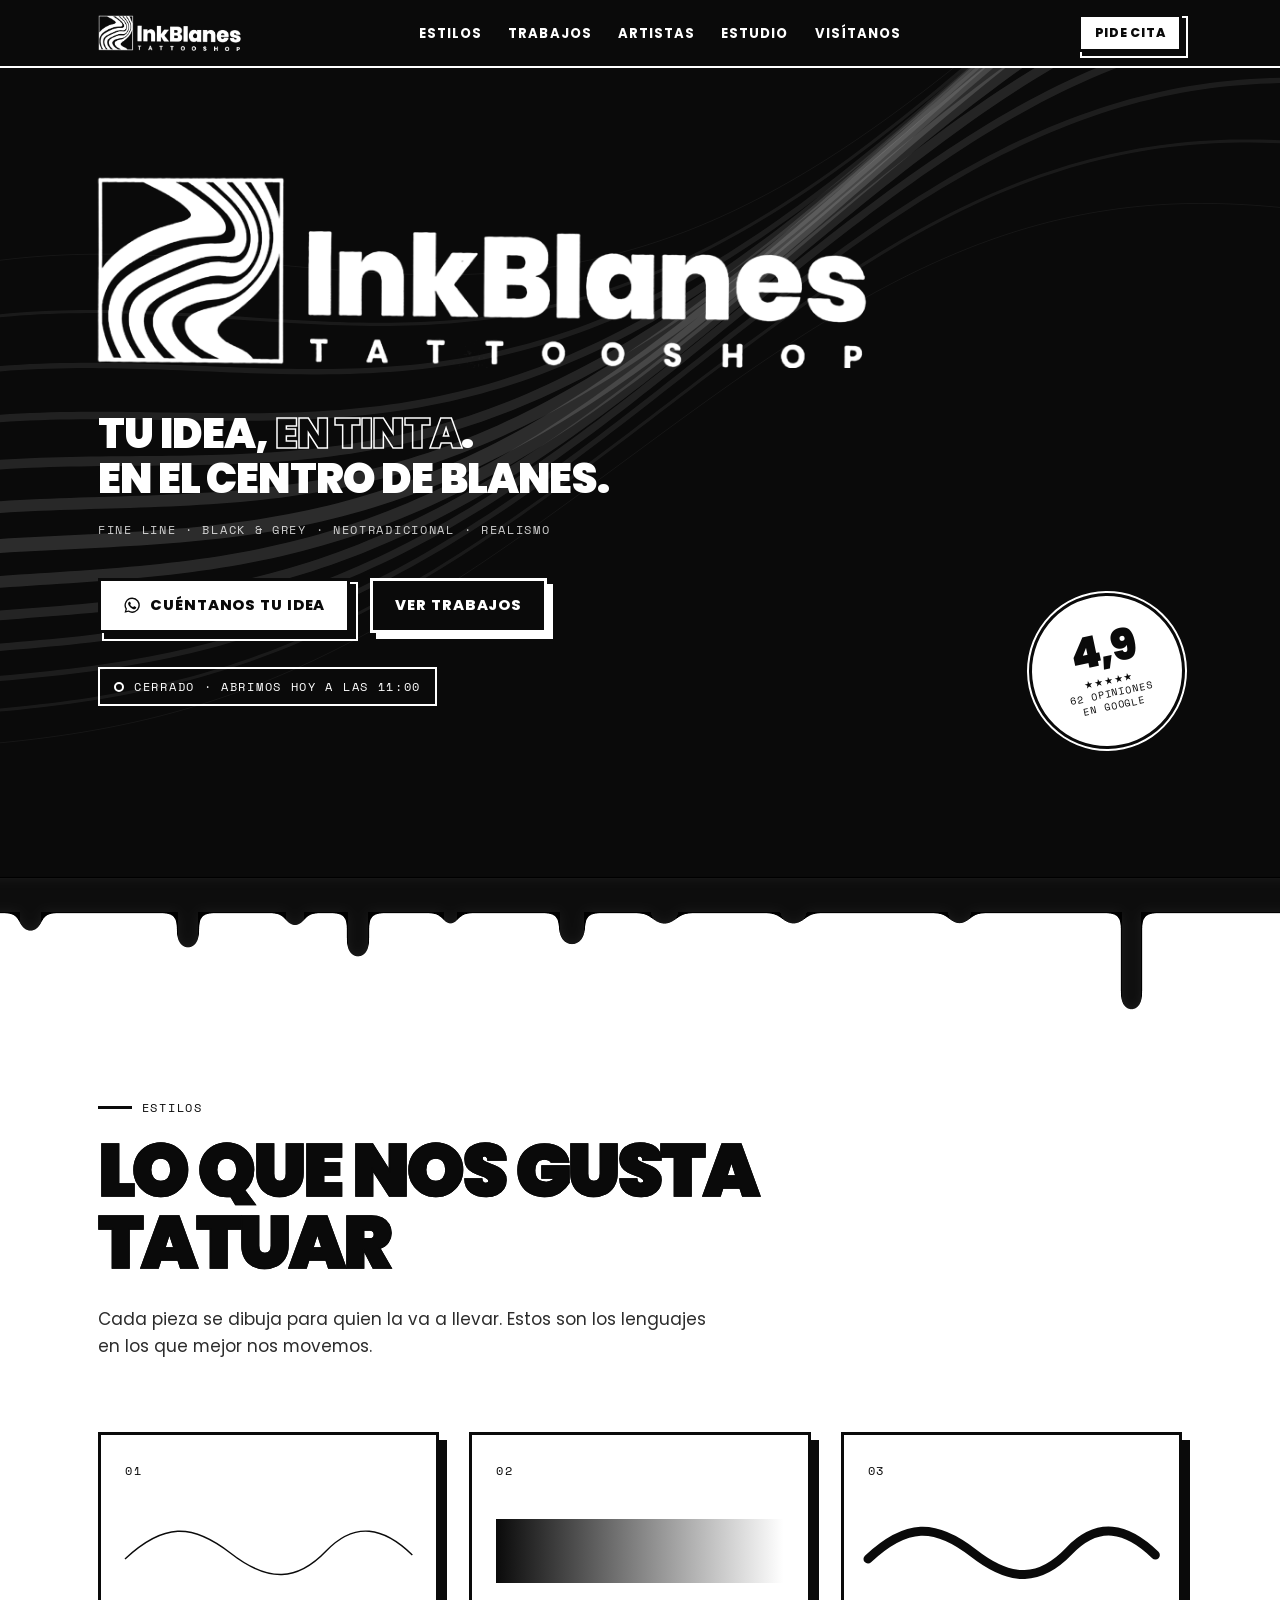
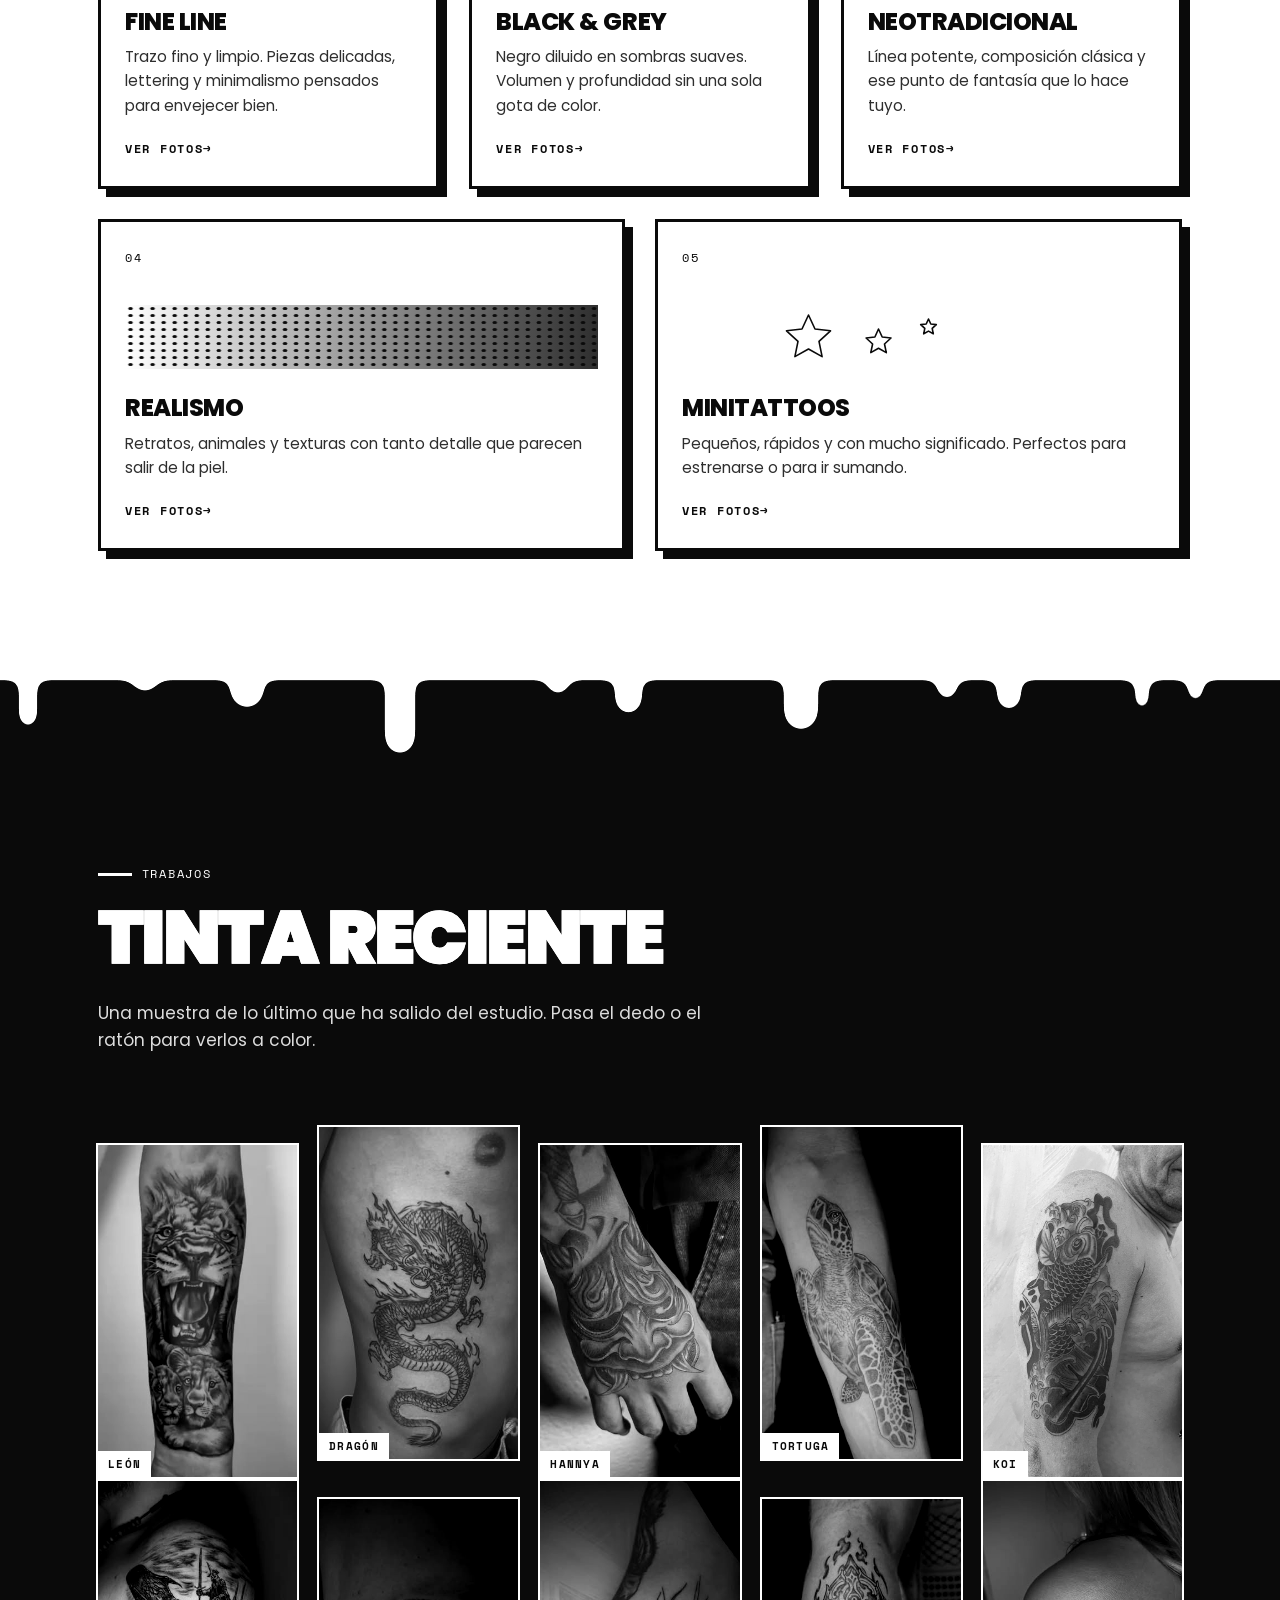
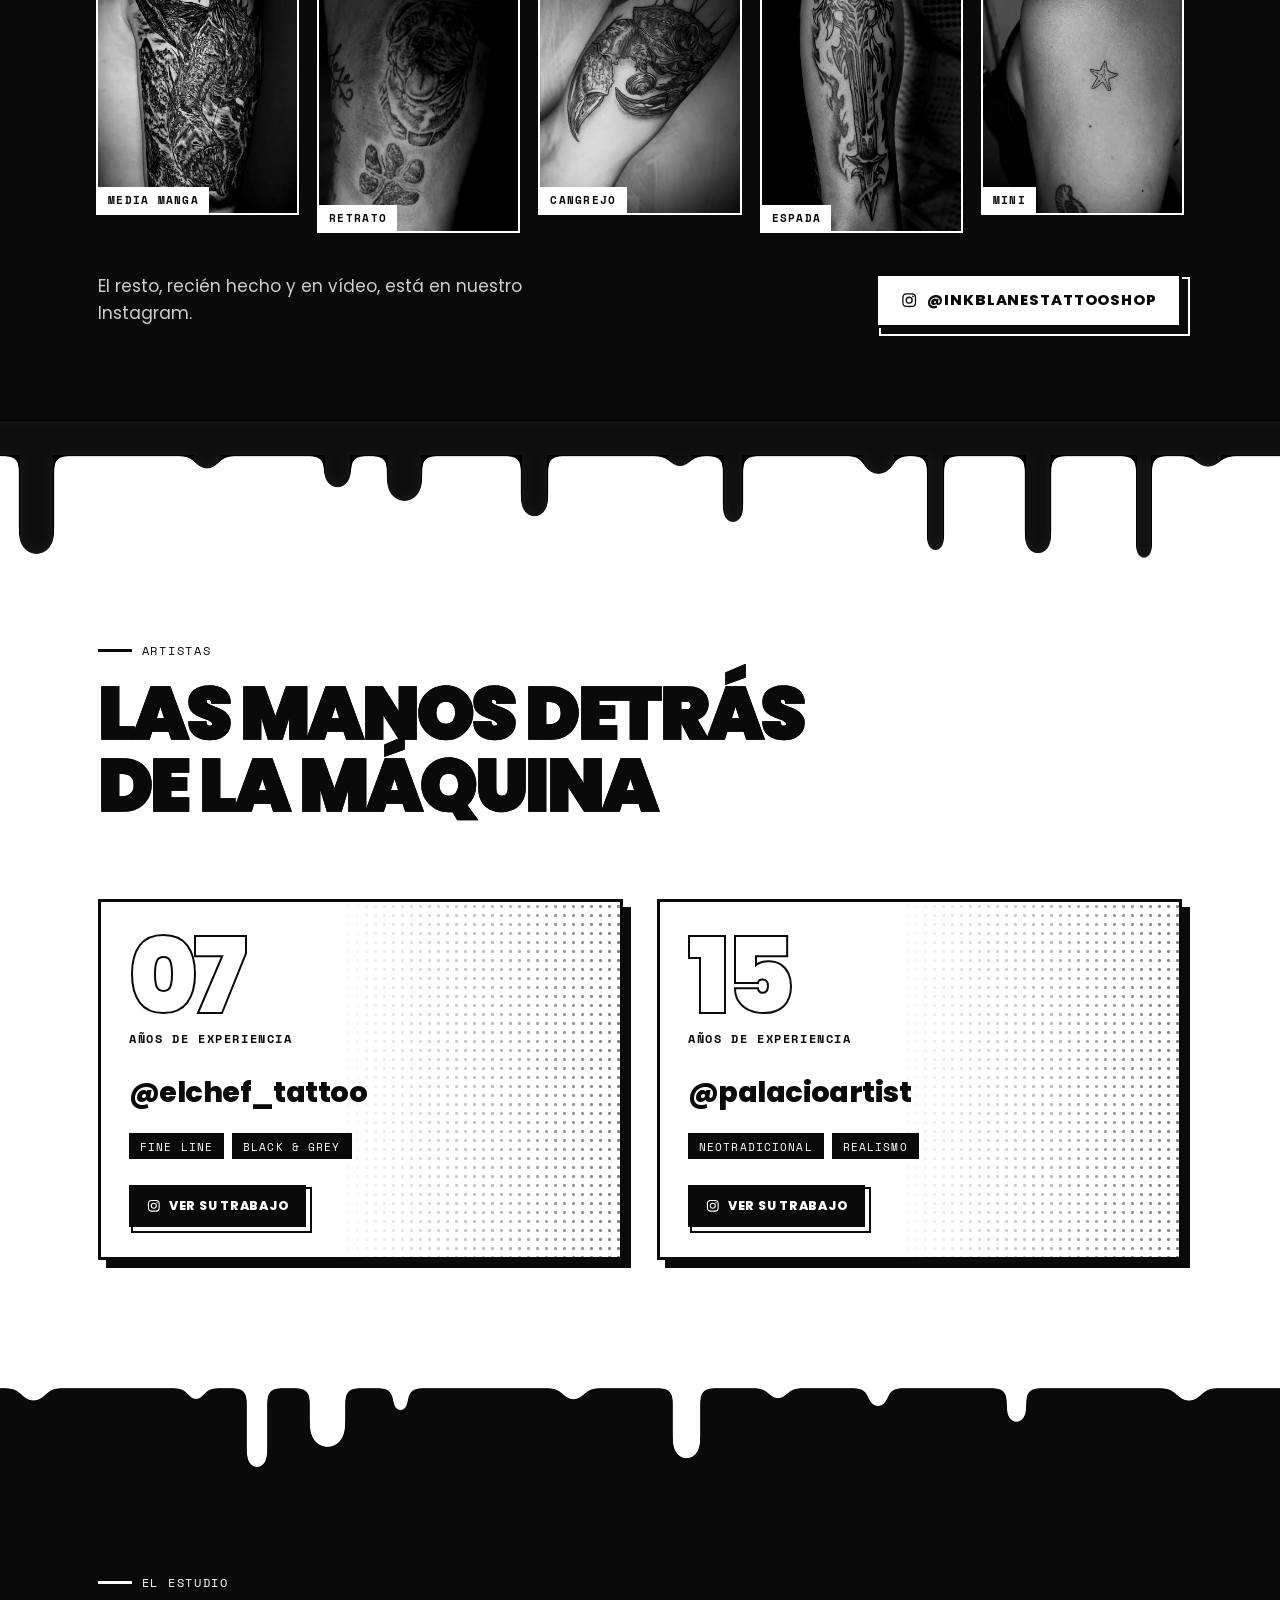
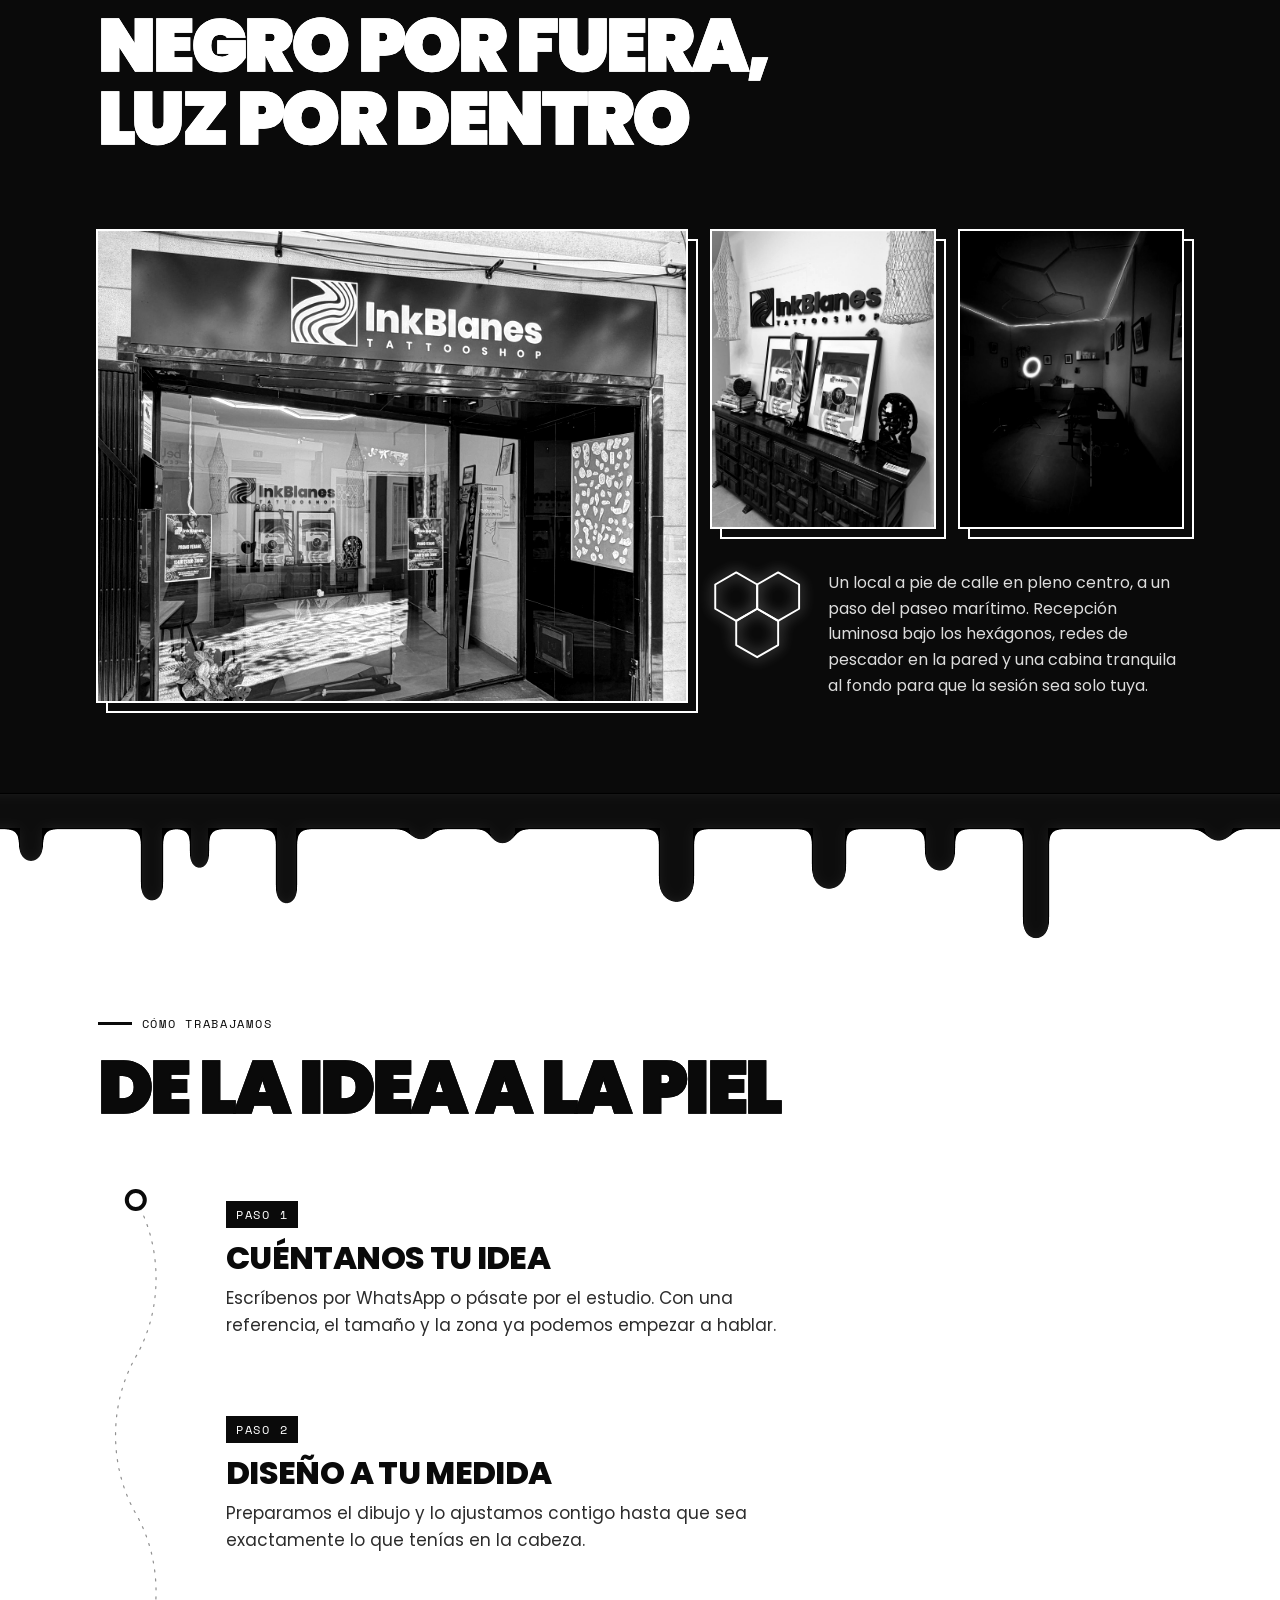
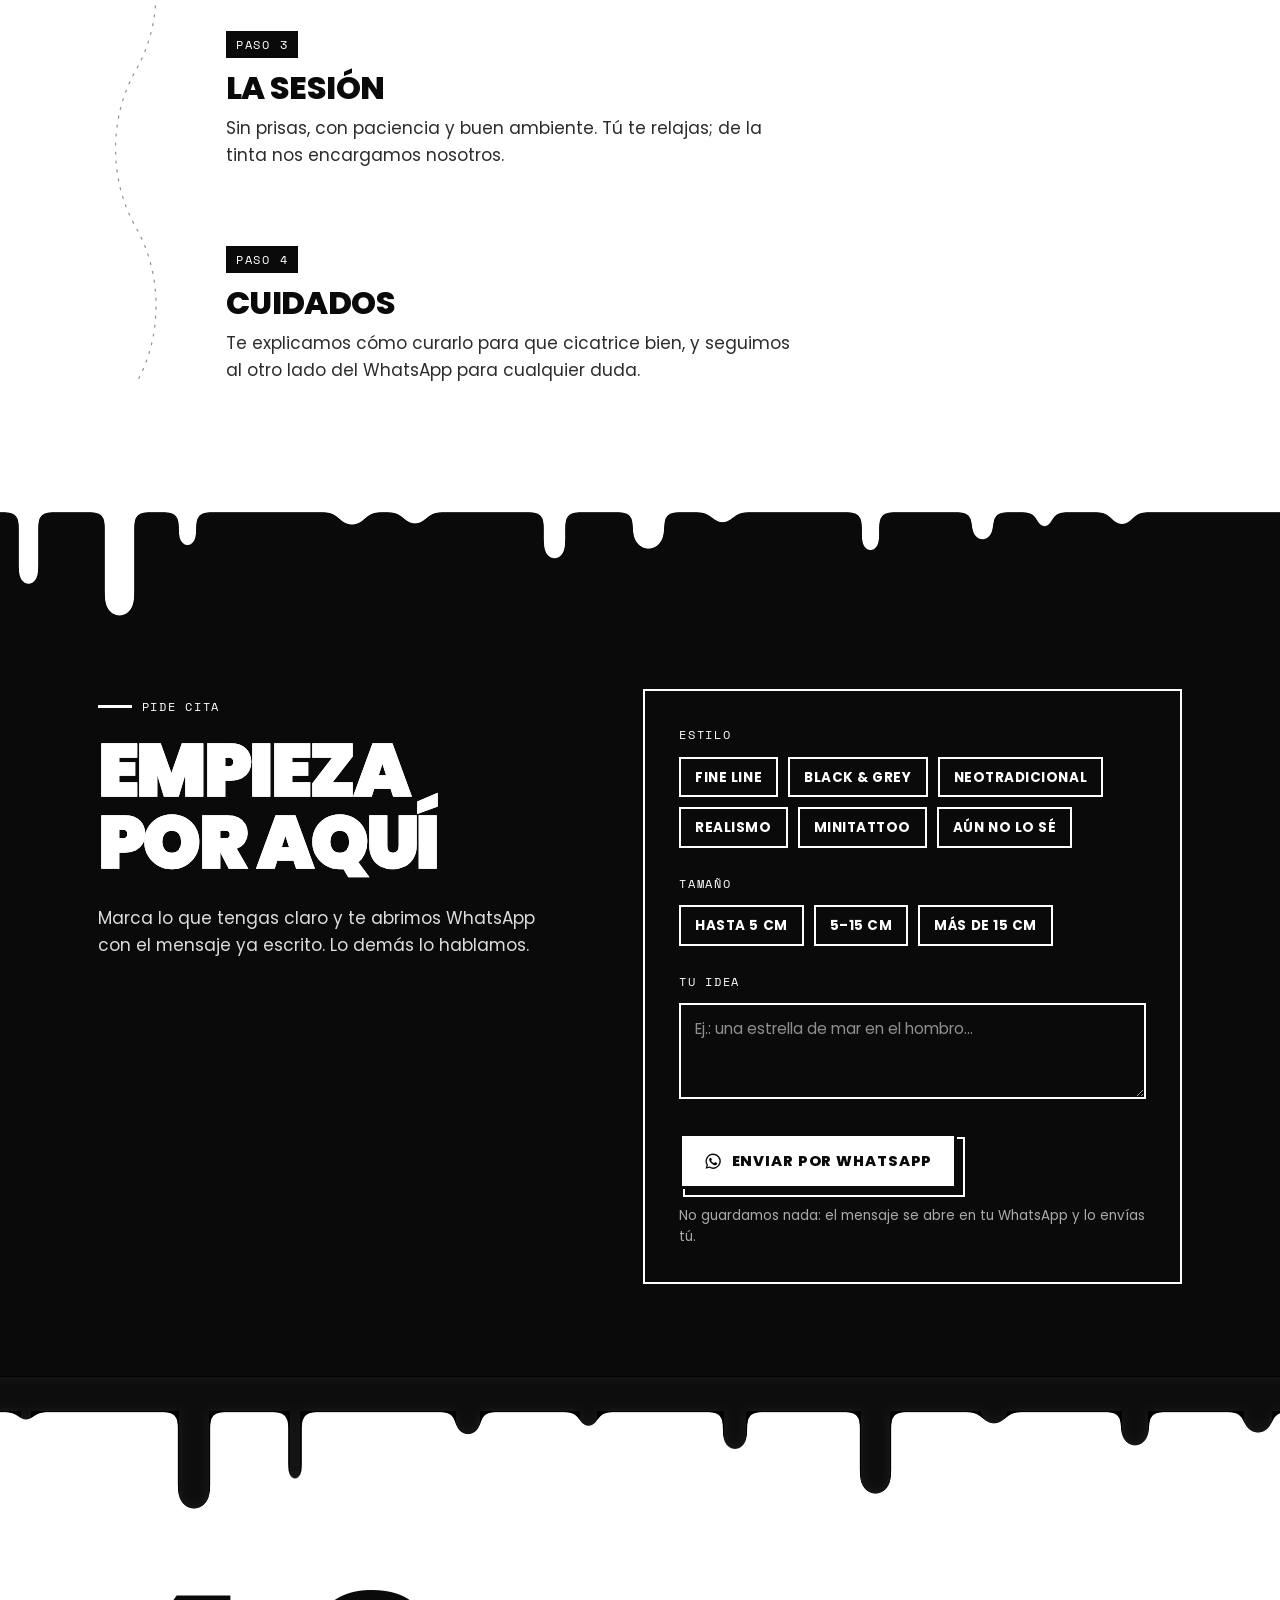
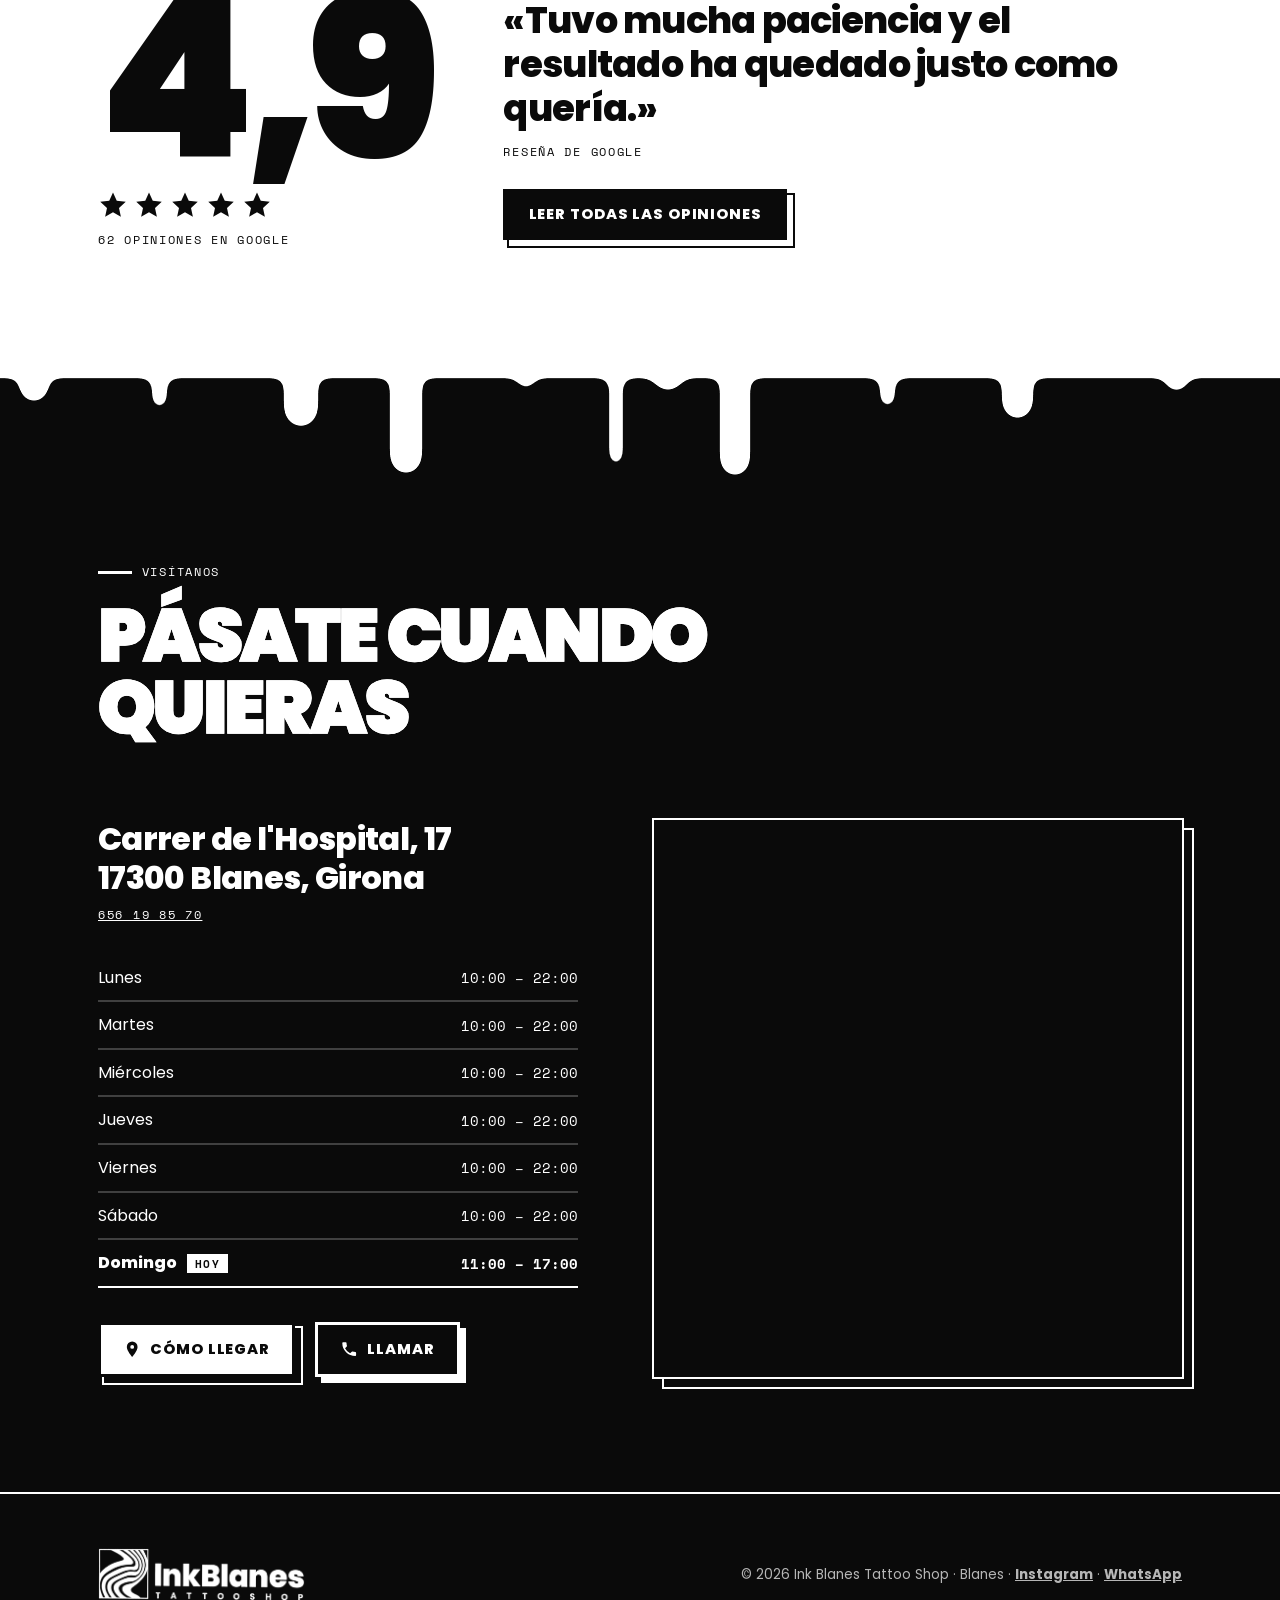
==== commit b845dc08: "Actualización automática 2026-11-09 23:27" ====
--- a/index.html
+++ b/index.html
@@ -14,251 +14,7 @@
 <link rel="preconnect" href="https://fonts.googleapis.com">
 <link rel="preconnect" href="https://fonts.gstatic.com" crossorigin>
 <link href="https://fonts.googleapis.com/css2?family=Poppins:wght@400;500;700;800;900&family=Space+Mono:wght@400;700&display=swap" rel="stylesheet">
-<style>
-:root{
-  --ink:#0a0a0a; --paper:#fff; --mid:#8d8d8d;
-  --wrap:1180px; --pad:clamp(18px,4.5vw,48px);
-  --sh:6px;
-}
-*,*::before,*::after{box-sizing:border-box}
-html{scroll-behavior:smooth;scroll-padding-top:76px;-webkit-text-size-adjust:100%}
-body{margin:0;font-family:Poppins,system-ui,sans-serif;font-size:17px;line-height:1.6;background:var(--ink);color:var(--paper);overflow-x:clip}
-img{max-width:100%;height:auto;display:block}
-a{color:inherit}
-h1,h2,h3,p{margin:0}
-.mono{font-family:"Space Mono",ui-monospace,monospace;font-size:.76rem;letter-spacing:.14em;text-transform:uppercase}
-.wrap{max-width:var(--wrap);margin:0 auto;padding:0 var(--pad)}
-.sr{position:absolute;width:1px;height:1px;overflow:hidden;clip:rect(0 0 0 0)}
-
-/* ---------- superficies ---------- */
-.dark{background:var(--ink);color:var(--paper);--fg:var(--paper);--bg:var(--ink)}
-.light{background:var(--paper);color:var(--ink);--fg:var(--ink);--bg:var(--paper)}
-section{position:relative;padding:clamp(120px,15vw,190px) 0 clamp(70px,9vw,120px)}
-
-/* ---------- botones: pegatina con sombra dura + tinta que sube ---------- */
-.btn{
-  --b-bg:var(--paper);--b-fg:var(--ink);--b-fill:var(--ink);--b-fg-h:var(--paper);--b-bd:var(--ink);--b-bd-h:var(--ink);
-  position:relative;display:inline-flex;align-items:center;gap:.6em;overflow:hidden;isolation:isolate;
-  font:800 .92rem/1 Poppins,sans-serif;letter-spacing:.06em;text-transform:uppercase;text-decoration:none;
-  padding:1.05em 1.5em;border:3px solid var(--b-bd);background:var(--b-bg);color:var(--b-fg);cursor:pointer;
-  box-shadow:var(--sh) var(--sh) 0 0 var(--ink);
-  transition:transform .16s ease,box-shadow .16s ease,color .25s ease .08s,border-color .25s ease;
-}
-.btn::before{
-  content:"";position:absolute;z-index:-1;left:50%;top:100%;width:170%;aspect-ratio:1;border-radius:41%;
-  background:var(--b-fill);transform:translate(-50%,0) rotate(0deg);
-  transition:top .55s cubic-bezier(.3,.7,.2,1),transform .9s cubic-bezier(.3,.7,.2,1);
-}
-.btn:hover,.btn:focus-visible{transform:translate(3px,3px);color:var(--b-fg-h);border-color:var(--b-bd-h);box-shadow:3px 3px 0 0 var(--ink)}
-.btn:hover::before,.btn:focus-visible::before{top:50%;transform:translate(-50%,-50%) rotate(150deg)}
-.btn:active{transform:translate(var(--sh),var(--sh));box-shadow:0 0 0 0 var(--ink)!important}
-.btn:focus-visible{outline:3px dashed var(--mid);outline-offset:6px}
-.btn svg{width:1.25em;height:1.25em;flex:none}
-/* sobre negro: botón blanco, contorno negro y sombra hueca blanca */
-.dark .btn{--b-bd-h:var(--paper);box-shadow:var(--sh) var(--sh) 0 0 var(--ink),var(--sh) var(--sh) 0 2px var(--paper)}
-.dark .btn:hover,.dark .btn:focus-visible{box-shadow:3px 3px 0 0 var(--ink),3px 3px 0 2px var(--paper)}
-/* variante tinta (negra) para superficies blancas */
-.btn--ink{--b-bg:var(--ink);--b-fg:var(--paper);--b-fill:var(--paper);--b-fg-h:var(--ink)}
-.light .btn--ink{box-shadow:var(--sh) var(--sh) 0 0 var(--paper),var(--sh) var(--sh) 0 2px var(--ink)}
-.light .btn--ink:hover,.light .btn--ink:focus-visible{box-shadow:3px 3px 0 0 var(--paper),3px 3px 0 2px var(--ink)}
-.dark .btn--ink{--b-bd:var(--paper);--b-bd-h:var(--paper);box-shadow:var(--sh) var(--sh) 0 0 var(--paper)}
-.dark .btn--ink:hover,.dark .btn--ink:focus-visible{box-shadow:3px 3px 0 0 var(--paper)}
-.btn--sm{padding:.8em 1.1em;font-size:.78rem;--sh:4px}
-.btns{display:flex;flex-wrap:wrap;gap:22px 20px}
-
-/* ---------- goteo de tinta entre secciones ---------- */
-.drips{position:absolute;left:0;right:0;top:-2px;height:150px;pointer-events:none;z-index:2}
-.drips div{position:absolute;inset:0;filter:url(#goo)}
-.drips b{position:absolute;left:-30px;right:-30px;top:-20px;height:34px;background:var(--dc)}
-.drips span{position:absolute;top:0;width:var(--w);height:var(--h);background:var(--dc);border-radius:0 0 99px 99px;
-  transform-origin:top;transform:scaleY(.08);transition:transform 1.6s cubic-bezier(.25,.8,.3,1) var(--d)}
-.drips.in span{transform:scaleY(1)}
-/* las gotas van fuera del filtro: solo transform/opacity */
-.drips i{position:absolute;width:var(--w);height:var(--w);margin-top:calc(var(--w) * -1);border-radius:50%;background:var(--dc);opacity:0;will-change:transform,opacity}
-.drips.live i{animation:gota 6s cubic-bezier(.6,0,.9,.5) var(--gd) infinite}
-@keyframes gota{0%{transform:translateY(-4px) scale(.5);opacity:0}6%{opacity:1}22%{transform:translateY(2px) scale(.8);opacity:1}55%{transform:translateY(90px) scale(.75);opacity:1}62%,100%{transform:translateY(112px) scale(.25);opacity:0}}
-.light>.drips{--dc:var(--ink)} .dark>.drips{--dc:var(--paper)}
-
-/* ---------- títulos: del stencil al relleno ---------- */
-.kicker{display:inline-flex;align-items:center;gap:.8em;margin-bottom:18px}
-.kicker::before{content:"";width:34px;height:3px;background:currentColor}
-.h2{font-weight:900;font-size:clamp(2.3rem,6.4vw,4.6rem);line-height:.98;letter-spacing:-.035em;text-transform:uppercase;
-  color:transparent;-webkit-text-stroke:1.5px var(--fg);
-  background:linear-gradient(var(--fg),var(--fg)) no-repeat 0 0/0% 100%;-webkit-background-clip:text;background-clip:text;
-  transition:background-size 1.3s cubic-bezier(.5,0,.2,1) .15s;max-width:15ch;padding:.2em .05em .06em 0;margin-top:-.2em}
-.in .h2,.h2.in{background-size:100% 100%}
-.lead{max-width:56ch;margin-top:22px;font-size:1.06rem;opacity:.86}
-.head{margin-bottom:clamp(40px,6vw,72px)}
-.rv{opacity:0;transform:translateY(26px);transition:opacity .7s ease,transform .7s cubic-bezier(.2,.7,.2,1);transition-delay:var(--rd,0s)}
-.rv.in{opacity:1;transform:none}
-
-/* ---------- cabecera ---------- */
-.top{position:fixed;inset:0 0 auto 0;z-index:50;background:var(--ink);border-bottom:2px solid var(--paper)}
-.top .wrap{display:flex;align-items:center;justify-content:space-between;height:66px;gap:20px}
-.top .logo img{height:36px;width:auto}
-.nav{display:flex;gap:26px;font-weight:700;font-size:.82rem;letter-spacing:.08em;text-transform:uppercase}
-.nav a{text-decoration:none;position:relative;padding:6px 0}
-.nav a::after{content:"";position:absolute;left:0;right:0;bottom:0;height:3px;background:var(--paper);transform:scaleX(0);transform-origin:left;transition:transform .3s}
-.nav a:hover::after{transform:scaleX(1)}
-
-/* ---------- hero ---------- */
-.hero{min-height:100svh;display:flex;align-items:center;padding:110px 0 130px;overflow:hidden}
-.hero canvas{position:absolute;inset:0;width:100%;height:100%}
-.hero .wrap{position:relative;width:100%}
-.hero-logo{width:min(780px,100%);height:auto;margin-left:-.4%}
-.hero h1{font-weight:900;font-size:clamp(1.5rem,3.6vw,2.6rem);line-height:1.08;letter-spacing:-.02em;text-transform:uppercase;margin-top:clamp(28px,4vw,44px);max-width:20ch}
-.hero h1 em{font-style:normal;color:transparent;-webkit-text-stroke:1.5px var(--paper)}
-.hero .styles{margin:18px 0 38px;opacity:.8}
-.estado{display:inline-flex;align-items:center;gap:10px;margin-top:34px;padding:8px 14px;border:2px solid var(--paper)}
-.estado u{width:10px;height:10px;border-radius:50%;background:var(--paper);text-decoration:none}
-.estado.cerrado u{background:transparent;border:2px solid var(--paper)}
-.estado.abierto u{animation:lat 1.8s ease-in-out infinite}
-@keyframes lat{50%{transform:scale(.45)}}
-.sello{position:absolute;right:var(--pad);bottom:-40px;width:150px;height:150px;transform:rotate(-12deg);background:var(--paper);color:var(--ink);border-radius:50%;
-  display:grid;place-items:center;text-align:center;text-decoration:none;box-shadow:0 0 0 3px var(--ink),0 0 0 5px var(--paper);transition:transform .4s cubic-bezier(.3,1.6,.5,1)}
-.sello:hover{transform:rotate(4deg) scale(1.06)}
-.sello strong{display:block;font-weight:900;font-size:2.7rem;line-height:1;letter-spacing:-.04em}
-.sello span{display:block;font-family:"Space Mono",monospace;font-size:.62rem;letter-spacing:.1em;text-transform:uppercase;line-height:1.35;margin-top:2px}
-
-/* ---------- estilos ---------- */
-.cards{display:grid;grid-template-columns:repeat(6,1fr);gap:30px}
-.card{grid-column:span 2;position:relative;border:3px solid var(--ink);background:var(--paper);padding:26px 24px 28px;box-shadow:8px 8px 0 var(--ink);overflow:hidden;isolation:isolate;
-  transition:transform .2s,box-shadow .2s,color .3s .1s}
-.card:nth-child(4),.card:nth-child(5){grid-column:span 3}
-.card::before{content:"";position:absolute;z-index:-1;left:50%;top:100%;width:190%;aspect-ratio:1;border-radius:43%;background:var(--ink);transform:translate(-50%,0);transition:top .7s cubic-bezier(.3,.7,.2,1),transform 1.1s}
-.card:hover{transform:translate(4px,4px);box-shadow:4px 4px 0 var(--ink);color:var(--paper)}
-.card:hover::before{top:50%;transform:translate(-50%,-50%) rotate(120deg)}
-.card .n{display:block;margin-bottom:38px}
-.card svg{display:block;width:100%;height:64px;margin-bottom:26px;overflow:visible}
-.card svg *{transition:stroke .3s .1s,fill .3s .1s}
-.card h3{font-weight:800;font-size:1.5rem;letter-spacing:-.02em;text-transform:uppercase;line-height:1.1}
-.card p{margin-top:10px;font-size:.96rem;opacity:.85}
-
-/* ---------- trabajos ---------- */
-.flash{display:grid;grid-template-columns:repeat(5,1fr);gap:22px}
-.flash figure{margin:0;position:relative;background:#151515;box-shadow:0 0 0 2px var(--paper);overflow:hidden}
-.flash img{width:100%;aspect-ratio:9/15;object-fit:cover;filter:grayscale(1) contrast(1.12);transition:filter .5s,transform .7s cubic-bezier(.2,.7,.2,1)}
-.flash figure:hover img{filter:none;transform:scale(1.05)}
-.flash figcaption{position:absolute;left:0;bottom:0;background:var(--paper);color:var(--ink);padding:5px 10px 4px;font-family:"Space Mono",monospace;font-size:.66rem;letter-spacing:.12em;text-transform:uppercase;font-weight:700}
-.flash figure:nth-child(odd){transform:translateY(18px)}
-.after{margin-top:60px;display:flex;flex-wrap:wrap;align-items:center;justify-content:space-between;gap:24px}
-.after p{max-width:44ch;opacity:.8}
-
-/* ---------- artistas ---------- */
-.artists{display:grid;grid-template-columns:1fr 1fr;gap:34px}
-.artist{position:relative;border:3px solid var(--ink);padding:30px 28px 30px;box-shadow:8px 8px 0 var(--ink);background:var(--paper)}
-.artist .dots{position:absolute;right:0;top:0;width:55%;height:100%;background-image:radial-gradient(var(--ink) 1.3px,transparent 1.7px);background-size:9px 9px;
-  -webkit-mask-image:linear-gradient(to left,#000,transparent);mask-image:linear-gradient(to left,#000,transparent);opacity:.5;pointer-events:none}
-.artist .yrs{font-weight:900;font-size:clamp(4rem,9vw,6.6rem);line-height:.85;letter-spacing:-.05em;color:transparent;-webkit-text-stroke:2px var(--ink)}
-.artist .yrs small{display:block;font-family:"Space Mono",monospace;font-size:.72rem;letter-spacing:.14em;color:var(--ink);-webkit-text-stroke:0;font-weight:700;margin-top:12px;text-transform:uppercase}
-.artist h3{font-weight:800;font-size:clamp(1.3rem,2.6vw,1.8rem);letter-spacing:-.02em;margin:26px 0 12px;word-break:break-word}
-.tags{display:flex;flex-wrap:wrap;gap:8px;margin-bottom:26px;padding:0;list-style:none}
-.tags li{background:var(--ink);color:var(--paper);padding:5px 11px 4px;font-family:"Space Mono",monospace;font-size:.7rem;letter-spacing:.1em;text-transform:uppercase}
-.artist>*{position:relative}
-
-/* ---------- estudio ---------- */
-.studio{display:grid;grid-template-columns:1.25fr 1fr;gap:26px;align-items:start}
-.studio figure{margin:0;position:relative;box-shadow:0 0 0 2px var(--paper),10px 10px 0 0 var(--ink),10px 10px 0 2px var(--paper)}
-.studio img{width:100%;height:100%;object-fit:cover;filter:grayscale(1) contrast(1.08);transition:filter .6s}
-.studio figure:hover img{filter:none}
-.studio .big{grid-row:span 2;aspect-ratio:5/4}
-.studio .col{display:grid;grid-template-columns:1fr 1fr;gap:26px}
-.studio .col figure{aspect-ratio:3/4}
-.studio .txt{display:flex;gap:24px;align-items:flex-start;margin-top:14px}
-.studio .txt .lead{font-size:1rem}
-.hex{width:92px;flex:none;filter:drop-shadow(0 0 7px rgba(255,255,255,.75))}
-.hex polygon{fill:none;stroke:var(--paper);stroke-width:4;stroke-linejoin:round}
-
-/* ---------- proceso ---------- */
-.steps{position:relative;padding-left:clamp(64px,10vw,130px);display:grid;gap:clamp(44px,6vw,76px);max-width:820px}
-.needle{position:absolute;left:0;top:0;height:100%;width:clamp(56px,8vw,90px);overflow:visible}
-.needle path{fill:none;stroke-linecap:round}
-.needle .ghost{stroke:var(--ink);stroke-width:1.2;stroke-dasharray:2 7;opacity:.45}
-.needle .line{stroke:var(--ink);stroke-width:5}
-.needle circle{fill:var(--paper);stroke:var(--ink);stroke-width:4}
-.step .n{display:inline-block;background:var(--ink);color:var(--paper);padding:4px 10px 3px;margin-bottom:12px}
-.step h3{font-weight:800;font-size:clamp(1.4rem,3vw,2rem);text-transform:uppercase;letter-spacing:-.02em;line-height:1.1}
-.step p{margin-top:10px;max-width:52ch;opacity:.86}
-
-/* ---------- cita ---------- */
-.cita{display:grid;grid-template-columns:1fr 1.15fr;gap:clamp(34px,6vw,80px);align-items:start}
-.form{border:2px solid var(--paper);padding:clamp(20px,3vw,34px)}
-.form fieldset{border:0;padding:0;margin:0 0 26px}
-.form legend{padding:0;margin-bottom:12px}
-.chips{display:flex;flex-wrap:wrap;gap:10px}
-.chips label{cursor:pointer}
-.chips input{position:absolute;opacity:0;pointer-events:none}
-.chips span{display:block;padding:8px 14px 7px;border:2px solid var(--paper);font-weight:700;font-size:.84rem;text-transform:uppercase;letter-spacing:.04em;transition:background .2s,color .2s,transform .15s,box-shadow .15s}
-.chips label:hover span{transform:translate(-2px,-2px);box-shadow:3px 3px 0 var(--paper)}
-.chips input:checked+span{background:var(--paper);color:var(--ink)}
-.chips input:focus-visible+span{outline:3px dashed var(--mid);outline-offset:3px}
-.form textarea{width:100%;min-height:96px;resize:vertical;background:transparent;border:2px solid var(--paper);color:var(--paper);font:inherit;font-size:.96rem;padding:12px 14px;border-radius:0}
-.form textarea::placeholder{color:#8f8f8f}
-.form textarea:focus{outline:0;box-shadow:5px 5px 0 var(--paper)}
-.form .note{margin-top:16px;font-size:.84rem;opacity:.65}
-
-/* ---------- opiniones ---------- */
-.rating{display:grid;grid-template-columns:auto 1fr;gap:clamp(28px,6vw,80px);align-items:center}
-.score{font-weight:900;font-size:clamp(6.5rem,19vw,14rem);line-height:.8;letter-spacing:-.06em}
-.stars{display:flex;gap:6px;margin:22px 0 10px}
-.stars svg{width:30px;height:30px;fill:var(--ink)}
-blockquote{margin:0 0 30px;font-weight:800;font-size:clamp(1.35rem,3.2vw,2.3rem);line-height:1.2;letter-spacing:-.02em}
-blockquote footer{margin-top:14px;font-weight:400}
-
-/* ---------- visita ---------- */
-.visit{display:grid;grid-template-columns:1fr 1.1fr;gap:clamp(34px,6vw,80px)}
-.hours{width:100%;border-collapse:collapse;margin:8px 0 34px;font-size:1rem}
-.hours td{padding:10px 0;border-bottom:2px solid rgba(255,255,255,.22)}
-.hours td:last-child{text-align:right;font-family:"Space Mono",monospace;font-size:.9rem}
-.hours tr.hoy td{font-weight:800;border-bottom-color:var(--paper)}
-.hours tr.hoy td:first-child::after{content:"hoy";margin-left:10px;background:var(--paper);color:var(--ink);padding:2px 8px 1px;font-family:"Space Mono",monospace;font-size:.66rem;letter-spacing:.12em;text-transform:uppercase}
-.addr{font-weight:800;font-size:clamp(1.4rem,3vw,2rem);line-height:1.2;letter-spacing:-.02em;margin-bottom:8px}
-.map{position:relative;min-height:440px;box-shadow:0 0 0 2px var(--paper),10px 10px 0 0 var(--ink),10px 10px 0 2px var(--paper)}
-.map iframe{position:absolute;inset:0;width:100%;height:100%;border:0;filter:grayscale(1) contrast(1.15)}
-
-footer.end{padding:54px 0 60px;border-top:2px solid var(--paper)}
-footer.end .wrap{display:flex;flex-wrap:wrap;align-items:center;justify-content:space-between;gap:26px}
-footer.end img{height:52px;width:auto}
-footer.end p{font-size:.84rem;opacity:.7}
-footer.end a{font-weight:700}
-
-/* ---------- barra inferior móvil ---------- */
-.dock{display:none}
-
-@media (max-width:900px){
-  .nav{display:none}
-  .cards{grid-template-columns:1fr 1fr;gap:24px}
-  .card,.card:nth-child(4),.card:nth-child(5){grid-column:span 1}
-  .card:nth-child(5){grid-column:1/-1}
-  .flash{display:flex;overflow-x:auto;scroll-snap-type:x mandatory;gap:16px;margin:0 calc(var(--pad)*-1);padding:6px var(--pad) 26px;scrollbar-width:none}
-  .flash::-webkit-scrollbar{display:none}
-  .flash figure{flex:0 0 58vw;max-width:270px;scroll-snap-align:center}
-  .flash figure:nth-child(odd){transform:none}
-  .flash img{filter:grayscale(1) contrast(1.12)}
-  .artists,.studio,.cita,.visit,.rating{grid-template-columns:1fr}
-  .studio .big{grid-row:auto}
-  .map{min-height:340px}
-  .sello{width:118px;height:118px;bottom:-146px}
-  .sello strong{font-size:2.1rem}.sello span{font-size:.52rem}
-  .hero{padding-bottom:210px}
-  body{padding-bottom:62px}
-  .dock{display:grid;grid-template-columns:1.5fr 1fr 1fr;position:fixed;inset:auto 0 0 0;z-index:60;background:var(--ink);border-top:2px solid var(--paper)}
-  .dock a{display:flex;align-items:center;justify-content:center;gap:8px;height:60px;font-weight:800;font-size:.76rem;letter-spacing:.07em;text-transform:uppercase;text-decoration:none;color:var(--paper)}
-  .dock a+a{border-left:2px solid var(--paper)}
-  .dock a:first-child{background:var(--paper);color:var(--ink)}
-  .dock svg{width:18px;height:18px}
-}
-@media (max-width:520px){
-  body{font-size:16px}
-  .cards{grid-template-columns:1fr}
-  .top .logo img{height:30px}
-  .studio .txt{flex-direction:column;align-items:flex-start}
-}
-@media (prefers-reduced-motion:reduce){
-  html{scroll-behavior:auto}
-  *,*::before,*::after{animation:none!important;transition-duration:.01s!important;transition-delay:0s!important}
-}
-</style>
+<link rel="stylesheet" href="estilo.css">
 </head>
 <body>
 
@@ -310,36 +66,41 @@
       <p class="lead">Cada pieza se dibuja para quien la va a llevar. Estos son los lenguajes en los que mejor nos movemos.</p>
     </div>
     <div class="cards">
-      <article class="card rv">
+      <a href="fine-line.html" class="card rv">
         <span class="n mono">01</span>
         <svg viewBox="0 0 300 64" preserveAspectRatio="none"><path d="M0 40C40 4 70 4 110 34s70 28 100-2 60-24 90 4" fill="none" stroke="currentColor" stroke-width="1.4" vector-effect="non-scaling-stroke"/></svg>
         <h3>Fine line</h3>
         <p>Trazo fino y limpio. Piezas delicadas, lettering y minimalismo pensados para envejecer bien.</p>
-      </article>
-      <article class="card rv" style="--rd:.08s">
+        <span class="go mono">Ver fotos</span>
+      </a>
+      <a href="black-and-grey.html" class="card rv" style="--rd:.08s">
         <span class="n mono">02</span>
         <svg viewBox="0 0 300 64" preserveAspectRatio="none"><defs><linearGradient id="gw"><stop offset="0" stop-color="currentColor"/><stop offset="1" stop-color="currentColor" stop-opacity="0"/></linearGradient></defs><rect width="300" height="64" fill="url(#gw)"/></svg>
         <h3>Black &amp; grey</h3>
         <p>Negro diluido en sombras suaves. Volumen y profundidad sin una sola gota de color.</p>
-      </article>
-      <article class="card rv" style="--rd:.16s">
+        <span class="go mono">Ver fotos</span>
+      </a>
+      <a href="neotradicional.html" class="card rv" style="--rd:.16s">
         <span class="n mono">03</span>
         <svg viewBox="0 0 300 64" preserveAspectRatio="none"><path d="M0 40C40 4 70 4 110 34s70 28 100-2 60-24 90 4" fill="none" stroke="currentColor" stroke-width="9" stroke-linecap="round" vector-effect="non-scaling-stroke"/></svg>
         <h3>Neotradicional</h3>
         <p>Línea potente, composición clásica y ese punto de fantasía que lo hace tuyo.</p>
-      </article>
-      <article class="card rv">
+        <span class="go mono">Ver fotos</span>
+      </a>
+      <a href="realismo.html" class="card rv">
         <span class="n mono">04</span>
         <svg viewBox="0 0 300 64" preserveAspectRatio="none"><defs><pattern id="pt" width="7" height="7" patternUnits="userSpaceOnUse"><circle cx="3.500" cy="3.500" r="1.500" fill="currentColor"/></pattern><linearGradient id="gm"><stop offset="0" stop-color="#fff"/><stop offset="1" stop-color="#000"/></linearGradient><mask id="mk"><rect width="300" height="64" fill="url(#gm)"/></mask></defs><rect width="300" height="64" fill="url(#pt)"/><rect width="300" height="64" fill="currentColor" mask="url(#mk)" opacity=".85" transform="scale(-1 1) translate(-300 0)"/></svg>
         <h3>Realismo</h3>
         <p>Retratos, animales y texturas con tanto detalle que parecen salir de la piel.</p>
-      </article>
-      <article class="card rv" style="--rd:.08s">
+        <span class="go mono">Ver fotos</span>
+      </a>
+      <a href="minitattoos.html" class="card rv" style="--rd:.08s">
         <span class="n mono">05</span>
         <svg viewBox="0 0 300 64"><g fill="none" stroke="currentColor" stroke-width="1.600" stroke-linejoin="round"><path d="m40 10 6.500 14 15.500 1.800-11.500 10.600 3.100 15.200L40 44l-13.600 7.600 3.100-15.200L18 25.800 33.500 24Z"/><path d="m110 24 3.700 8 8.800 1-6.500 6 1.800 8.600L110 43.300l-7.700 4.300 1.800-8.600-6.500-6 8.800-1Z"/><path d="m160 14 2.300 5 5.500.6-4.100 3.800 1.100 5.400-4.800-2.700-4.800 2.700 1.100-5.400-4.100-3.800 5.500-.6Z"/></g></svg>
         <h3>Minitattoos</h3>
         <p>Pequeños, rápidos y con mucho significado. Perfectos para estrenarse o para ir sumando.</p>
-      </article>
+        <span class="go mono">Ver fotos</span>
+      </a>
     </div>
   </div>
 </section>
@@ -535,123 +296,6 @@
   <a href="#visita"><svg><use href="#i-pin"/></svg>Mapa</a>
 </nav>
 
-<script>
-(() => {
-  const reduce = matchMedia('(prefers-reduced-motion: reduce)').matches;
-
-  /* --- goteo: se genera según el ancho --- */
-  let seed = 7;
-  const rnd = () => (seed = (seed * 16807) % 2147483647) / 2147483647;
-  function drips() {
-    document.querySelectorAll('.drips').forEach((el, k) => {
-      seed = 11 + k * 97;
-      const W = el.offsetWidth; let x = 20 + rnd() * 60, html = '<div><b></b>', drops = '';
-      while (x < W - 20) {
-        const w = 12 + rnd() * 22 | 0, h = 26 + Math.pow(rnd(), 2.2) * 110 | 0;
-        if (h > 70 && rnd() > .45) drops += `<i style="left:${x | 0}px;top:${h}px;--w:${w}px;--gd:${(2.5 + rnd() * 6).toFixed(1)}s"></i>`;
-        html += `<span style="left:${x | 0}px;--w:${w}px;--h:${h}px;--d:${(rnd() * .7).toFixed(2)}s"></span>`;
-        x += w + 26 + rnd() * 130;
-      }
-      el.innerHTML = html + '</div>' + drops;
-    });
-  }
-  drips();
-  let rw = innerWidth, rt;
-  addEventListener('resize', () => { if (innerWidth === rw) return; rw = innerWidth; clearTimeout(rt); rt = setTimeout(() => { drips(); buildNeedle(); }, 200); });
-
-  /* --- aparecer al entrar --- */
-  const io = new IntersectionObserver(es => es.forEach(e => { if (e.isIntersecting) { e.target.classList.add('in'); io.unobserve(e.target); } }), { threshold: .14, rootMargin: '0px 0px -6% 0px' });
-  document.querySelectorAll('.rv,.drips').forEach(el => io.observe(el));
-  // las gotas solo caen mientras su goteo está en pantalla
-  const live = new IntersectionObserver(es => es.forEach(e => e.target.classList.toggle('live', e.isIntersecting)));
-  document.querySelectorAll('.drips').forEach(el => live.observe(el));
-
-  /* --- hero: líneas de tinta como las del logotipo --- */
-  const cv = document.getElementById('olas'), cx = cv.getContext('2d');
-  let cw, ch, dpr, mx = -9999, my = -9999, vis = true, t0 = -100;
-  function size() { dpr = Math.min(devicePixelRatio || 1, 2); cw = cv.clientWidth; ch = cv.clientHeight; cv.width = cw * dpr; cv.height = ch * dpr; }
-  function draw(ms) {
-    if (vis && !reduce) requestAnimationFrame(draw);
-    if (ms - t0 < 32) return; t0 = ms;   // ~30 fps: el movimiento es lento
-    const t = ms / 1000;
-    cx.setTransform(dpr, 0, 0, dpr, 0, 0); cx.clearRect(0, 0, cw, ch);
-    const N = cw < 700 ? 9 : 13, step = cw < 700 ? 14 : 10;
-    for (let i = 0; i < N; i++) {
-      const p = i / (N - 1);
-      cx.beginPath();
-      for (let x = -20; x <= cw + 20; x += step) {
-        const u = x / cw;
-        // curva en S que cruza de arriba-derecha a abajo-izquierda, como el icono
-        let y = ch * (.08 + p * .5) + Math.sin(u * 5.2 - t * .35 + p * 1.7) * ch * .11 + Math.sin(u * 2.1 + t * .22 + p * 3) * ch * .09 + (u - .5) * -ch * .5;
-        const dx = x - mx, dy = y - my, d2 = dx * dx + dy * dy;
-        y += (dy < 0 ? -1 : 1) * 46 * Math.exp(-d2 / 26000);
-        x === -20 ? cx.moveTo(x, y) : cx.lineTo(x, y);
-      }
-      cx.lineWidth = 1 + (1 - Math.abs(p - .5) * 2) * (cw < 700 ? 7 : 13);
-      cx.strokeStyle = `rgba(255,255,255,${.05 + (1 - Math.abs(p - .5) * 2) * .09})`;
-      cx.stroke();
-    }
-  }
-  size(); requestAnimationFrame(draw);
-  addEventListener('resize', () => { size(); if (reduce) { t0 = -100; draw(performance.now()); } });
-  cv.parentElement.addEventListener('pointermove', e => { const r = cv.getBoundingClientRect(); mx = e.clientX - r.left; my = e.clientY - r.top; });
-  cv.parentElement.addEventListener('pointerleave', () => { mx = my = -9999; });
-  new IntersectionObserver(([e]) => { const was = vis; vis = e.isIntersecting; if (vis && !was && !reduce) requestAnimationFrame(draw); }).observe(cv);
-
-  /* --- proceso: la línea se tatúa al hacer scroll --- */
-  const steps = document.getElementById('steps'), svg = steps.querySelector('.needle');
-  const ghost = svg.querySelector('.ghost'), line = svg.querySelector('.line'), tip = svg.querySelector('circle');
-  let len = 0;
-  function buildNeedle() {
-    const w = svg.clientWidth, h = steps.offsetHeight, mid = w * .42, amp = w * .3;
-    let d = `M${mid} 0`;
-    const seg = 150, n = Math.max(2, Math.round(h / seg)), sh = h / n;
-    for (let i = 0; i < n; i++) { const s = i % 2 ? -1 : 1, y = i * sh; d += ` C${mid + amp * s} ${y + sh * .3} ${mid + amp * s} ${y + sh * .7} ${mid} ${y + sh}`; }
-    svg.setAttribute('viewBox', `0 0 ${w} ${h}`);
-    ghost.setAttribute('d', d); line.setAttribute('d', d);
-    len = line.getTotalLength(); line.style.strokeDasharray = len; needle();
-  }
-  function needle() {
-    if (!len) return;
-    const r = steps.getBoundingClientRect();
-    const p = reduce ? 1 : Math.min(1, Math.max(0, (innerHeight * .62 - r.top) / r.height));
-    line.style.strokeDashoffset = len * (1 - p);
-    const pt = line.getPointAtLength(len * p); tip.setAttribute('cx', pt.x); tip.setAttribute('cy', pt.y);
-  }
-  buildNeedle();
-  addEventListener('scroll', needle, { passive: true });
-  addEventListener('load', buildNeedle);
-  if (document.fonts) document.fonts.ready.then(buildNeedle);
-
-  /* --- abierto / cerrado (hora de Blanes) --- */
-  const H = { 0: [11, 17], 1: [10, 22], 2: [10, 22], 3: [10, 22], 4: [10, 22], 5: [10, 22], 6: [10, 22] };
-  const dias = ['domingo', 'lunes', 'martes', 'miércoles', 'jueves', 'viernes', 'sábado'];
-  try {
-    const parts = new Intl.DateTimeFormat('en-GB', { timeZone: 'Europe/Madrid', weekday: 'short', hour: '2-digit', minute: '2-digit', hour12: false }).formatToParts(new Date());
-    const get = k => parts.find(p => p.type === k).value;
-    const d = ['Sun', 'Mon', 'Tue', 'Wed', 'Thu', 'Fri', 'Sat'].indexOf(get('weekday'));
-    const now = (+get('hour') % 24) + +get('minute') / 60;
-    const el = document.getElementById('estado'), tx = el.querySelector('span');
-    const row = document.querySelector(`#horario tr[data-d="${d}"]`); if (row) row.classList.add('hoy');
-    const [a, b] = H[d];
-    if (now >= a && now < b) { el.classList.add('abierto'); tx.textContent = `Abierto ahora · hasta las ${b}:00`; }
-    else {
-      el.classList.add('cerrado');
-      const nd = now < a ? d : (d + 1) % 7;
-      tx.textContent = `Cerrado · abrimos ${now < a ? 'hoy' : 'el ' + dias[nd]} a las ${H[nd][0]}:00`;
-    }
-  } catch (e) {}
-
-  /* --- formulario → WhatsApp --- */
-  document.getElementById('idea').addEventListener('submit', e => {
-    e.preventDefault();
-    const f = new FormData(e.target), l = ['Hola Ink Blanes, quiero pedir cita para un tatuaje.'];
-    if (f.get('estilo')) l.push('Estilo: ' + f.get('estilo'));
-    if (f.get('tam')) l.push('Tamaño: ' + f.get('tam'));
-    const t = (f.get('txt') || '').trim(); if (t) l.push('Idea: ' + t);
-    window.open('https://wa.me/34656198570?text=' + encodeURIComponent(l.join('\n')), '_blank', 'noopener');
-  });
-})();
-</script>
+<script src="main.js"></script>
 </body>
 </html>
--- a/estilo.css
+++ b/estilo.css
@@ -0,0 +1,297 @@
+:root{
+  --ink:#0a0a0a; --paper:#fff; --mid:#8d8d8d;
+  --wrap:1180px; --pad:clamp(18px,4.5vw,48px);
+  --sh:6px;
+}
+*,*::before,*::after{box-sizing:border-box}
+html{scroll-behavior:smooth;scroll-padding-top:76px;-webkit-text-size-adjust:100%}
+body{margin:0;font-family:Poppins,system-ui,sans-serif;font-size:17px;line-height:1.6;background:var(--ink);color:var(--paper);overflow-x:clip}
+img{max-width:100%;height:auto;display:block}
+a{color:inherit}
+h1,h2,h3,p{margin:0}
+.mono{font-family:"Space Mono",ui-monospace,monospace;font-size:.76rem;letter-spacing:.14em;text-transform:uppercase}
+.wrap{max-width:var(--wrap);margin:0 auto;padding:0 var(--pad)}
+.sr{position:absolute;width:1px;height:1px;overflow:hidden;clip:rect(0 0 0 0)}
+
+/* ---------- superficies ---------- */
+.dark{background:var(--ink);color:var(--paper);--fg:var(--paper);--bg:var(--ink)}
+.light{background:var(--paper);color:var(--ink);--fg:var(--ink);--bg:var(--paper)}
+section{position:relative;padding:clamp(120px,15vw,190px) 0 clamp(70px,9vw,120px)}
+
+/* ---------- botones: pegatina con sombra dura + tinta que sube ---------- */
+.btn{
+  --b-bg:var(--paper);--b-fg:var(--ink);--b-fill:var(--ink);--b-fg-h:var(--paper);--b-bd:var(--ink);--b-bd-h:var(--ink);
+  position:relative;display:inline-flex;align-items:center;gap:.6em;overflow:hidden;isolation:isolate;
+  font:800 .92rem/1 Poppins,sans-serif;letter-spacing:.06em;text-transform:uppercase;text-decoration:none;
+  padding:1.05em 1.5em;border:3px solid var(--b-bd);background:var(--b-bg);color:var(--b-fg);cursor:pointer;
+  box-shadow:var(--sh) var(--sh) 0 0 var(--ink);
+  transition:transform .16s ease,box-shadow .16s ease,color .25s ease .08s,border-color .25s ease;
+}
+.btn::before{
+  content:"";position:absolute;z-index:-1;left:50%;top:100%;width:170%;aspect-ratio:1;border-radius:41%;
+  background:var(--b-fill);transform:translate(-50%,0) rotate(0deg);
+  transition:top .55s cubic-bezier(.3,.7,.2,1),transform .9s cubic-bezier(.3,.7,.2,1);
+}
+.btn:hover,.btn:focus-visible{transform:translate(3px,3px);color:var(--b-fg-h);border-color:var(--b-bd-h);box-shadow:3px 3px 0 0 var(--ink)}
+.btn:hover::before,.btn:focus-visible::before{top:50%;transform:translate(-50%,-50%) rotate(150deg)}
+.btn:active{transform:translate(var(--sh),var(--sh));box-shadow:0 0 0 0 var(--ink)!important}
+.btn:focus-visible{outline:3px dashed var(--mid);outline-offset:6px}
+.btn svg{width:1.25em;height:1.25em;flex:none}
+/* sobre negro: botón blanco, contorno negro y sombra hueca blanca */
+.dark .btn{--b-bd-h:var(--paper);box-shadow:var(--sh) var(--sh) 0 0 var(--ink),var(--sh) var(--sh) 0 2px var(--paper)}
+.dark .btn:hover,.dark .btn:focus-visible{box-shadow:3px 3px 0 0 var(--ink),3px 3px 0 2px var(--paper)}
+/* variante tinta (negra) para superficies blancas */
+.btn--ink{--b-bg:var(--ink);--b-fg:var(--paper);--b-fill:var(--paper);--b-fg-h:var(--ink)}
+.light .btn--ink{box-shadow:var(--sh) var(--sh) 0 0 var(--paper),var(--sh) var(--sh) 0 2px var(--ink)}
+.light .btn--ink:hover,.light .btn--ink:focus-visible{box-shadow:3px 3px 0 0 var(--paper),3px 3px 0 2px var(--ink)}
+.dark .btn--ink{--b-bd:var(--paper);--b-bd-h:var(--paper);box-shadow:var(--sh) var(--sh) 0 0 var(--paper)}
+.dark .btn--ink:hover,.dark .btn--ink:focus-visible{box-shadow:3px 3px 0 0 var(--paper)}
+.btn--sm{padding:.8em 1.1em;font-size:.78rem;--sh:4px}
+.btns{display:flex;flex-wrap:wrap;gap:22px 20px}
+
+/* ---------- goteo de tinta entre secciones ---------- */
+.drips{position:absolute;left:0;right:0;top:-2px;height:150px;pointer-events:none;z-index:2}
+.drips div{position:absolute;inset:0;filter:url(#goo)}
+.drips b{position:absolute;left:-30px;right:-30px;top:-20px;height:34px;background:var(--dc)}
+.drips span{position:absolute;top:0;width:var(--w);height:var(--h);background:var(--dc);border-radius:0 0 99px 99px;
+  transform-origin:top;transform:scaleY(.08);transition:transform 1.6s cubic-bezier(.25,.8,.3,1) var(--d)}
+.drips.in span{transform:scaleY(1)}
+/* las gotas van fuera del filtro: solo transform/opacity */
+.drips i{position:absolute;width:var(--w);height:var(--w);margin-top:calc(var(--w) * -1);border-radius:50%;background:var(--dc);opacity:0;will-change:transform,opacity}
+.drips.live i{animation:gota 6s cubic-bezier(.6,0,.9,.5) var(--gd) infinite}
+@keyframes gota{0%{transform:translateY(-4px) scale(.5);opacity:0}6%{opacity:1}22%{transform:translateY(2px) scale(.8);opacity:1}55%{transform:translateY(90px) scale(.75);opacity:1}62%,100%{transform:translateY(112px) scale(.25);opacity:0}}
+.light>.drips{--dc:var(--ink)} .dark>.drips{--dc:var(--paper)}
+
+/* ---------- títulos: del stencil al relleno ---------- */
+.kicker{display:inline-flex;align-items:center;gap:.8em;margin-bottom:18px}
+.kicker::before{content:"";width:34px;height:3px;background:currentColor}
+.h2{font-weight:900;font-size:clamp(2.3rem,6.4vw,4.6rem);line-height:.98;letter-spacing:-.035em;text-transform:uppercase;
+  color:transparent;-webkit-text-stroke:1.5px var(--fg);
+  background:linear-gradient(var(--fg),var(--fg)) no-repeat 0 0/0% 100%;-webkit-background-clip:text;background-clip:text;
+  transition:background-size 1.3s cubic-bezier(.5,0,.2,1) .15s;max-width:15ch;padding:.2em .05em .06em 0;margin-top:-.2em}
+.in .h2,.h2.in{background-size:100% 100%}
+.lead{max-width:56ch;margin-top:22px;font-size:1.06rem;opacity:.86}
+.head{margin-bottom:clamp(40px,6vw,72px)}
+.rv{opacity:0;transform:translateY(26px);transition:opacity .7s ease,transform .7s cubic-bezier(.2,.7,.2,1);transition-delay:var(--rd,0s)}
+.rv.in{opacity:1;transform:none}
+
+/* ---------- cabecera ---------- */
+.top{position:fixed;inset:0 0 auto 0;z-index:50;background:var(--ink);border-bottom:2px solid var(--paper)}
+.top .wrap{display:flex;align-items:center;justify-content:space-between;height:66px;gap:20px}
+.top .logo img{height:36px;width:auto}
+.nav{display:flex;gap:26px;font-weight:700;font-size:.82rem;letter-spacing:.08em;text-transform:uppercase}
+.nav a{text-decoration:none;position:relative;padding:6px 0}
+.nav a::after{content:"";position:absolute;left:0;right:0;bottom:0;height:3px;background:var(--paper);transform:scaleX(0);transform-origin:left;transition:transform .3s}
+.nav a:hover::after{transform:scaleX(1)}
+
+/* ---------- hero ---------- */
+.hero{min-height:100svh;display:flex;align-items:center;padding:110px 0 130px;overflow:hidden}
+.hero canvas{position:absolute;inset:0;width:100%;height:100%}
+.hero .wrap{position:relative;width:100%}
+.hero-logo{width:min(780px,100%);height:auto;margin-left:-.4%}
+.hero h1{font-weight:900;font-size:clamp(1.5rem,3.6vw,2.6rem);line-height:1.08;letter-spacing:-.02em;text-transform:uppercase;margin-top:clamp(28px,4vw,44px);max-width:20ch}
+.hero h1 em{font-style:normal;color:transparent;-webkit-text-stroke:1.5px var(--paper)}
+.hero .styles{margin:18px 0 38px;opacity:.8}
+.estado{display:inline-flex;align-items:center;gap:10px;margin-top:34px;padding:8px 14px;border:2px solid var(--paper)}
+.estado u{width:10px;height:10px;border-radius:50%;background:var(--paper);text-decoration:none}
+.estado.cerrado u{background:transparent;border:2px solid var(--paper)}
+.estado.abierto u{animation:lat 1.8s ease-in-out infinite}
+@keyframes lat{50%{transform:scale(.45)}}
+.sello{position:absolute;right:var(--pad);bottom:-40px;width:150px;height:150px;transform:rotate(-12deg);background:var(--paper);color:var(--ink);border-radius:50%;
+  display:grid;place-items:center;text-align:center;text-decoration:none;box-shadow:0 0 0 3px var(--ink),0 0 0 5px var(--paper);transition:transform .4s cubic-bezier(.3,1.6,.5,1)}
+.sello:hover{transform:rotate(4deg) scale(1.06)}
+.sello strong{display:block;font-weight:900;font-size:2.7rem;line-height:1;letter-spacing:-.04em}
+.sello span{display:block;font-family:"Space Mono",monospace;font-size:.62rem;letter-spacing:.1em;text-transform:uppercase;line-height:1.35;margin-top:2px}
+
+/* ---------- estilos ---------- */
+.cards{display:grid;grid-template-columns:repeat(6,1fr);gap:30px}
+.card{grid-column:span 2;position:relative;border:3px solid var(--ink);background:var(--paper);padding:26px 24px 28px;box-shadow:8px 8px 0 var(--ink);overflow:hidden;isolation:isolate;
+  transition:transform .2s,box-shadow .2s,color .3s .1s}
+.card:nth-child(4),.card:nth-child(5){grid-column:span 3}
+.card::before{content:"";position:absolute;z-index:-1;left:50%;top:100%;width:190%;aspect-ratio:1;border-radius:43%;background:var(--ink);transform:translate(-50%,0);transition:top .7s cubic-bezier(.3,.7,.2,1),transform 1.1s}
+.card:hover{transform:translate(4px,4px);box-shadow:4px 4px 0 var(--ink);color:var(--paper)}
+.card:hover::before{top:50%;transform:translate(-50%,-50%) rotate(120deg)}
+.card .n{display:block;margin-bottom:38px}
+.card svg{display:block;width:100%;height:64px;margin-bottom:26px;overflow:visible}
+.card svg *{transition:stroke .3s .1s,fill .3s .1s}
+.card h3{font-weight:800;font-size:1.5rem;letter-spacing:-.02em;text-transform:uppercase;line-height:1.1}
+.card p{margin-top:10px;font-size:.96rem;opacity:.85}
+
+/* ---------- trabajos ---------- */
+.flash{display:grid;grid-template-columns:repeat(5,1fr);gap:22px}
+.flash figure{margin:0;position:relative;background:#151515;box-shadow:0 0 0 2px var(--paper);overflow:hidden}
+.flash img{width:100%;aspect-ratio:9/15;object-fit:cover;filter:grayscale(1) contrast(1.12);transition:filter .5s,transform .7s cubic-bezier(.2,.7,.2,1)}
+.flash figure:hover img{filter:none;transform:scale(1.05)}
+.flash figcaption{position:absolute;left:0;bottom:0;background:var(--paper);color:var(--ink);padding:5px 10px 4px;font-family:"Space Mono",monospace;font-size:.66rem;letter-spacing:.12em;text-transform:uppercase;font-weight:700}
+.flash figure:nth-child(odd){transform:translateY(18px)}
+.after{margin-top:60px;display:flex;flex-wrap:wrap;align-items:center;justify-content:space-between;gap:24px}
+.after p{max-width:44ch;opacity:.8}
+
+/* ---------- artistas ---------- */
+.artists{display:grid;grid-template-columns:1fr 1fr;gap:34px}
+.artist{position:relative;border:3px solid var(--ink);padding:30px 28px 30px;box-shadow:8px 8px 0 var(--ink);background:var(--paper)}
+.artist .dots{position:absolute;right:0;top:0;width:55%;height:100%;background-image:radial-gradient(var(--ink) 1.3px,transparent 1.7px);background-size:9px 9px;
+  -webkit-mask-image:linear-gradient(to left,#000,transparent);mask-image:linear-gradient(to left,#000,transparent);opacity:.5;pointer-events:none}
+.artist .yrs{font-weight:900;font-size:clamp(4rem,9vw,6.6rem);line-height:.85;letter-spacing:-.05em;color:transparent;-webkit-text-stroke:2px var(--ink)}
+.artist .yrs small{display:block;font-family:"Space Mono",monospace;font-size:.72rem;letter-spacing:.14em;color:var(--ink);-webkit-text-stroke:0;font-weight:700;margin-top:12px;text-transform:uppercase}
+.artist h3{font-weight:800;font-size:clamp(1.3rem,2.6vw,1.8rem);letter-spacing:-.02em;margin:26px 0 12px;word-break:break-word}
+.tags{display:flex;flex-wrap:wrap;gap:8px;margin-bottom:26px;padding:0;list-style:none}
+.tags li{background:var(--ink);color:var(--paper);padding:5px 11px 4px;font-family:"Space Mono",monospace;font-size:.7rem;letter-spacing:.1em;text-transform:uppercase}
+.artist>*{position:relative}
+
+/* ---------- estudio ---------- */
+.studio{display:grid;grid-template-columns:1.25fr 1fr;gap:26px;align-items:start}
+.studio figure{margin:0;position:relative;box-shadow:0 0 0 2px var(--paper),10px 10px 0 0 var(--ink),10px 10px 0 2px var(--paper)}
+.studio img{width:100%;height:100%;object-fit:cover;filter:grayscale(1) contrast(1.08);transition:filter .6s}
+.studio figure:hover img{filter:none}
+.studio .big{grid-row:span 2;aspect-ratio:5/4}
+.studio .col{display:grid;grid-template-columns:1fr 1fr;gap:26px}
+.studio .col figure{aspect-ratio:3/4}
+.studio .txt{display:flex;gap:24px;align-items:flex-start;margin-top:14px}
+.studio .txt .lead{font-size:1rem}
+.hex{width:92px;flex:none;filter:drop-shadow(0 0 7px rgba(255,255,255,.75))}
+.hex polygon{fill:none;stroke:var(--paper);stroke-width:4;stroke-linejoin:round}
+
+/* ---------- proceso ---------- */
+.steps{position:relative;padding-left:clamp(64px,10vw,130px);display:grid;gap:clamp(44px,6vw,76px);max-width:820px}
+.needle{position:absolute;left:0;top:0;height:100%;width:clamp(56px,8vw,90px);overflow:visible}
+.needle path{fill:none;stroke-linecap:round}
+.needle .ghost{stroke:var(--ink);stroke-width:1.2;stroke-dasharray:2 7;opacity:.45}
+.needle .line{stroke:var(--ink);stroke-width:5}
+.needle circle{fill:var(--paper);stroke:var(--ink);stroke-width:4}
+.step .n{display:inline-block;background:var(--ink);color:var(--paper);padding:4px 10px 3px;margin-bottom:12px}
+.step h3{font-weight:800;font-size:clamp(1.4rem,3vw,2rem);text-transform:uppercase;letter-spacing:-.02em;line-height:1.1}
+.step p{margin-top:10px;max-width:52ch;opacity:.86}
+
+/* ---------- cita ---------- */
+.cita{display:grid;grid-template-columns:1fr 1.15fr;gap:clamp(34px,6vw,80px);align-items:start}
+.form{border:2px solid var(--paper);padding:clamp(20px,3vw,34px)}
+.form fieldset{border:0;padding:0;margin:0 0 26px}
+.form legend{padding:0;margin-bottom:12px}
+.chips{display:flex;flex-wrap:wrap;gap:10px}
+.chips label{cursor:pointer}
+.chips input{position:absolute;opacity:0;pointer-events:none}
+.chips span{display:block;padding:8px 14px 7px;border:2px solid var(--paper);font-weight:700;font-size:.84rem;text-transform:uppercase;letter-spacing:.04em;transition:background .2s,color .2s,transform .15s,box-shadow .15s}
+.chips label:hover span{transform:translate(-2px,-2px);box-shadow:3px 3px 0 var(--paper)}
+.chips input:checked+span{background:var(--paper);color:var(--ink)}
+.chips input:focus-visible+span{outline:3px dashed var(--mid);outline-offset:3px}
+.form textarea{width:100%;min-height:96px;resize:vertical;background:transparent;border:2px solid var(--paper);color:var(--paper);font:inherit;font-size:.96rem;padding:12px 14px;border-radius:0}
+.form textarea::placeholder{color:#8f8f8f}
+.form textarea:focus{outline:0;box-shadow:5px 5px 0 var(--paper)}
+.form .note{margin-top:16px;font-size:.84rem;opacity:.65}
+
+/* ---------- opiniones ---------- */
+.rating{display:grid;grid-template-columns:auto 1fr;gap:clamp(28px,6vw,80px);align-items:center}
+.score{font-weight:900;font-size:clamp(6.5rem,19vw,14rem);line-height:.8;letter-spacing:-.06em}
+.stars{display:flex;gap:6px;margin:22px 0 10px}
+.stars svg{width:30px;height:30px;fill:var(--ink)}
+blockquote{margin:0 0 30px;font-weight:800;font-size:clamp(1.35rem,3.2vw,2.3rem);line-height:1.2;letter-spacing:-.02em}
+blockquote footer{margin-top:14px;font-weight:400}
+
+/* ---------- visita ---------- */
+.visit{display:grid;grid-template-columns:1fr 1.1fr;gap:clamp(34px,6vw,80px)}
+.hours{width:100%;border-collapse:collapse;margin:8px 0 34px;font-size:1rem}
+.hours td{padding:10px 0;border-bottom:2px solid rgba(255,255,255,.22)}
+.hours td:last-child{text-align:right;font-family:"Space Mono",monospace;font-size:.9rem}
+.hours tr.hoy td{font-weight:800;border-bottom-color:var(--paper)}
+.hours tr.hoy td:first-child::after{content:"hoy";margin-left:10px;background:var(--paper);color:var(--ink);padding:2px 8px 1px;font-family:"Space Mono",monospace;font-size:.66rem;letter-spacing:.12em;text-transform:uppercase}
+.addr{font-weight:800;font-size:clamp(1.4rem,3vw,2rem);line-height:1.2;letter-spacing:-.02em;margin-bottom:8px}
+.map{position:relative;min-height:440px;box-shadow:0 0 0 2px var(--paper),10px 10px 0 0 var(--ink),10px 10px 0 2px var(--paper)}
+.map iframe{position:absolute;inset:0;width:100%;height:100%;border:0;filter:grayscale(1) contrast(1.15)}
+
+footer.end{padding:54px 0 60px;border-top:2px solid var(--paper)}
+footer.end .wrap{display:flex;flex-wrap:wrap;align-items:center;justify-content:space-between;gap:26px}
+footer.end img{height:52px;width:auto}
+footer.end p{font-size:.84rem;opacity:.7}
+footer.end a{font-weight:700}
+
+/* ---------- barra inferior móvil ---------- */
+.dock{display:none}
+
+@media (max-width:900px){
+  .nav{display:none}
+  .cards{grid-template-columns:1fr 1fr;gap:24px}
+  .card,.card:nth-child(4),.card:nth-child(5){grid-column:span 1}
+  .card:nth-child(5){grid-column:1/-1}
+  .flash{display:flex;overflow-x:auto;scroll-snap-type:x mandatory;gap:16px;margin:0 calc(var(--pad)*-1);padding:6px var(--pad) 26px;scrollbar-width:none}
+  .flash::-webkit-scrollbar{display:none}
+  .flash figure{flex:0 0 58vw;max-width:270px;scroll-snap-align:center}
+  .flash figure:nth-child(odd){transform:none}
+  .flash img{filter:grayscale(1) contrast(1.12)}
+  .artists,.studio,.cita,.visit,.rating{grid-template-columns:1fr}
+  .studio .big{grid-row:auto}
+  .map{min-height:340px}
+  .sello{width:118px;height:118px;bottom:-146px}
+  .sello strong{font-size:2.1rem}.sello span{font-size:.52rem}
+  .hero{padding-bottom:210px}
+  body{padding-bottom:62px}
+  .dock{display:grid;grid-template-columns:1.5fr 1fr 1fr;position:fixed;inset:auto 0 0 0;z-index:60;background:var(--ink);border-top:2px solid var(--paper)}
+  .dock a{display:flex;align-items:center;justify-content:center;gap:8px;height:60px;font-weight:800;font-size:.76rem;letter-spacing:.07em;text-transform:uppercase;text-decoration:none;color:var(--paper)}
+  .dock a+a{border-left:2px solid var(--paper)}
+  .dock a:first-child{background:var(--paper);color:var(--ink)}
+  .dock svg{width:18px;height:18px}
+}
+@media (max-width:520px){
+  body{font-size:16px}
+  .cards{grid-template-columns:1fr}
+  .top .logo img{height:30px}
+  .studio .txt{flex-direction:column;align-items:flex-start}
+}
+@media (prefers-reduced-motion:reduce){
+  html{scroll-behavior:auto}
+  *,*::before,*::after{animation:none!important;transition-duration:.01s!important;transition-delay:0s!important}
+}
+
+/* ================= SUBPÁGINAS DE ESTILO ================= */
+a.card{display:block;text-decoration:none;color:inherit}
+.card .go{display:block;margin-top:20px;font-weight:700}
+.card .go::after{content:" →";display:inline-block;transition:transform .3s}
+.card:hover .go::after{transform:translateX(6px)}
+.sub{min-height:auto;padding:150px 0 150px}
+.volver{display:inline-block;margin-bottom:34px;text-decoration:none;border-bottom:2px solid currentColor;padding-bottom:3px}
+.volver:hover{border-bottom-style:dashed}
+.sub .num{display:block;margin-bottom:14px;opacity:.75}
+.sub h1{font-size:clamp(2.9rem,10.5vw,8.2rem);max-width:none;margin-top:0;line-height:.92;letter-spacing:-.045em}
+.sub .muestra{display:block;width:min(560px,100%);height:70px;margin:34px 0 30px;overflow:visible;color:var(--paper)}
+.sub .lead{margin:0 0 38px;font-size:1.14rem}
+.ficha{display:grid;grid-template-columns:1.2fr 1fr;gap:clamp(34px,6vw,90px);align-items:start}
+.ficha p+p{margin-top:16px}
+.ficha .txt p{max-width:58ch}
+.caja{border:3px solid var(--ink);box-shadow:8px 8px 0 var(--ink);padding:26px 24px 28px}
+.caja h3{font-weight:800;text-transform:uppercase;font-size:1.1rem;letter-spacing:-.01em;margin-bottom:14px}
+.caja ul{margin:0 0 26px;padding:0;list-style:none}
+.caja li{padding:9px 0 9px 26px;border-bottom:2px solid rgba(0,0,0,.12);position:relative;font-size:.97rem}
+.caja li::before{content:"";position:absolute;left:2px;top:.95em;width:11px;height:11px;border-radius:50%;background:var(--ink)}
+.caja .quien{font-size:.95rem}
+.caja .quien a{font-weight:800}
+.galeria{display:grid;grid-template-columns:repeat(3,1fr);gap:26px}
+.galeria a{position:relative;display:block;background:#151515;box-shadow:0 0 0 2px var(--paper);overflow:hidden;cursor:zoom-in;transition:transform .2s,box-shadow .2s}
+.galeria a:hover,.galeria a:focus-visible{transform:translate(-4px,-4px);box-shadow:0 0 0 2px var(--paper),8px 8px 0 0 var(--ink),8px 8px 0 2px var(--paper);outline:0}
+.galeria img{width:100%;aspect-ratio:4/5;object-fit:cover;filter:grayscale(1) contrast(1.12);transition:filter .5s}
+.galeria a:hover img,.galeria a:focus-visible img{filter:none}
+.galeria span{position:absolute;left:0;bottom:0;background:var(--paper);color:var(--ink);padding:5px 10px 4px;font-family:"Space Mono",monospace;font-size:.68rem;letter-spacing:.12em;text-transform:uppercase;font-weight:700}
+.pocas{margin-top:44px;max-width:60ch;opacity:.8}
+#lupa{border:0;padding:0;background:transparent;max-width:none;max-height:none;width:100vw;height:100dvh;color:var(--paper)}
+#lupa::backdrop{background:rgba(5,5,5,.94)}
+#lupa[open]{display:grid;place-items:center}
+#lupa figure{margin:0;text-align:center}
+#lupa img{max-width:min(92vw,560px);max-height:78dvh;width:auto;height:auto;box-shadow:0 0 0 2px var(--paper),10px 10px 0 0 var(--ink),10px 10px 0 2px var(--paper)}
+#lupa p{margin-top:26px}
+#lupa button{position:fixed;width:52px;height:52px;border:3px solid var(--ink);background:var(--paper);color:var(--ink);font:900 1.3rem/1 Poppins,sans-serif;cursor:pointer;box-shadow:4px 4px 0 0 var(--ink),4px 4px 0 2px var(--paper)}
+#lupa button:active{transform:translate(4px,4px);box-shadow:none}
+#lupa .x{top:18px;right:22px}
+#lupa .prev{left:22px;top:50%;margin-top:-26px}
+#lupa .next{right:22px;top:50%;margin-top:-26px}
+.otros{display:grid;grid-template-columns:repeat(4,1fr);gap:26px}
+.otros .card{grid-column:auto;padding:22px 20px 24px}
+.otros .card .n{margin-bottom:26px}
+.otros .card h3{font-size:1.2rem}
+.cierre{margin-top:70px;display:flex;flex-wrap:wrap;gap:22px 20px}
+@media (max-width:900px){
+  .sub{padding:120px 0 130px}
+  .ficha{grid-template-columns:1fr}
+  .galeria{grid-template-columns:1fr 1fr;gap:16px}
+  .otros{grid-template-columns:1fr 1fr;gap:20px}
+  #lupa .prev{left:10px;top:auto;bottom:84px}
+  #lupa .next{right:10px;top:auto;bottom:84px}
+}
